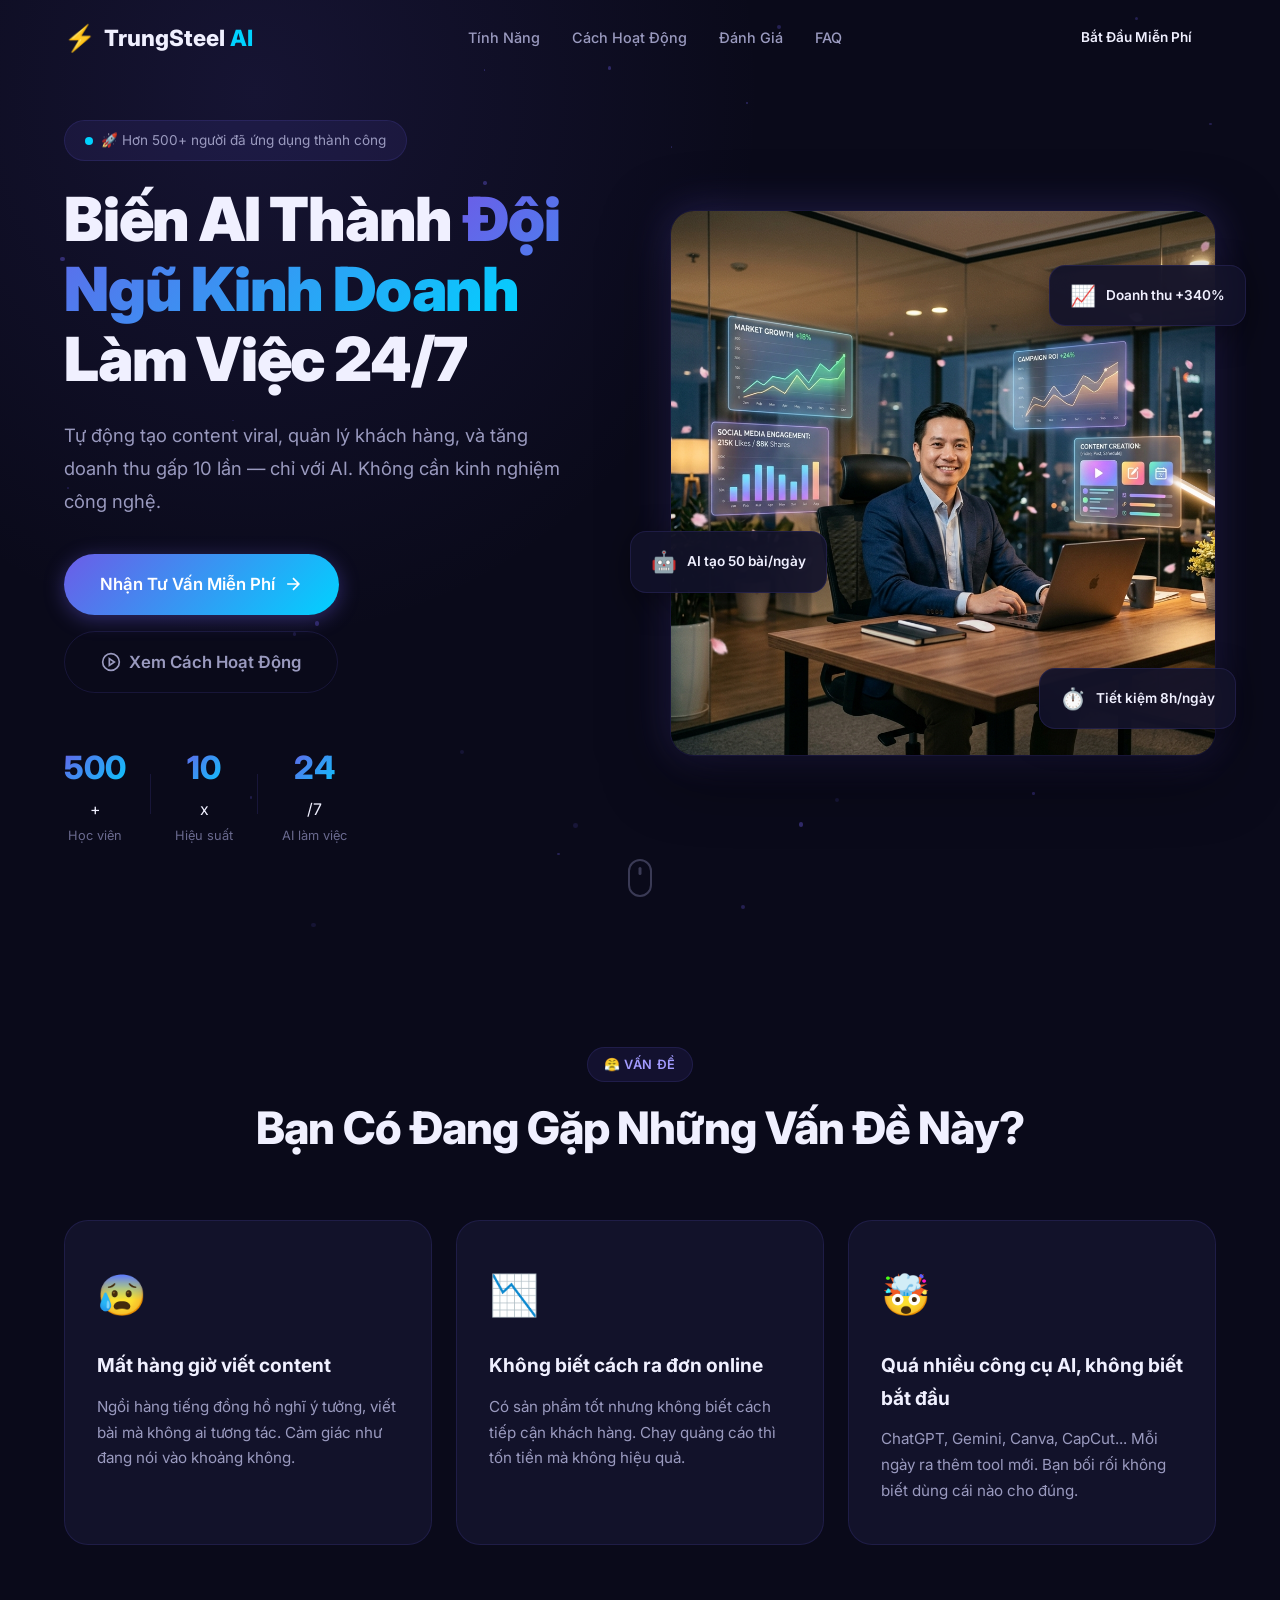
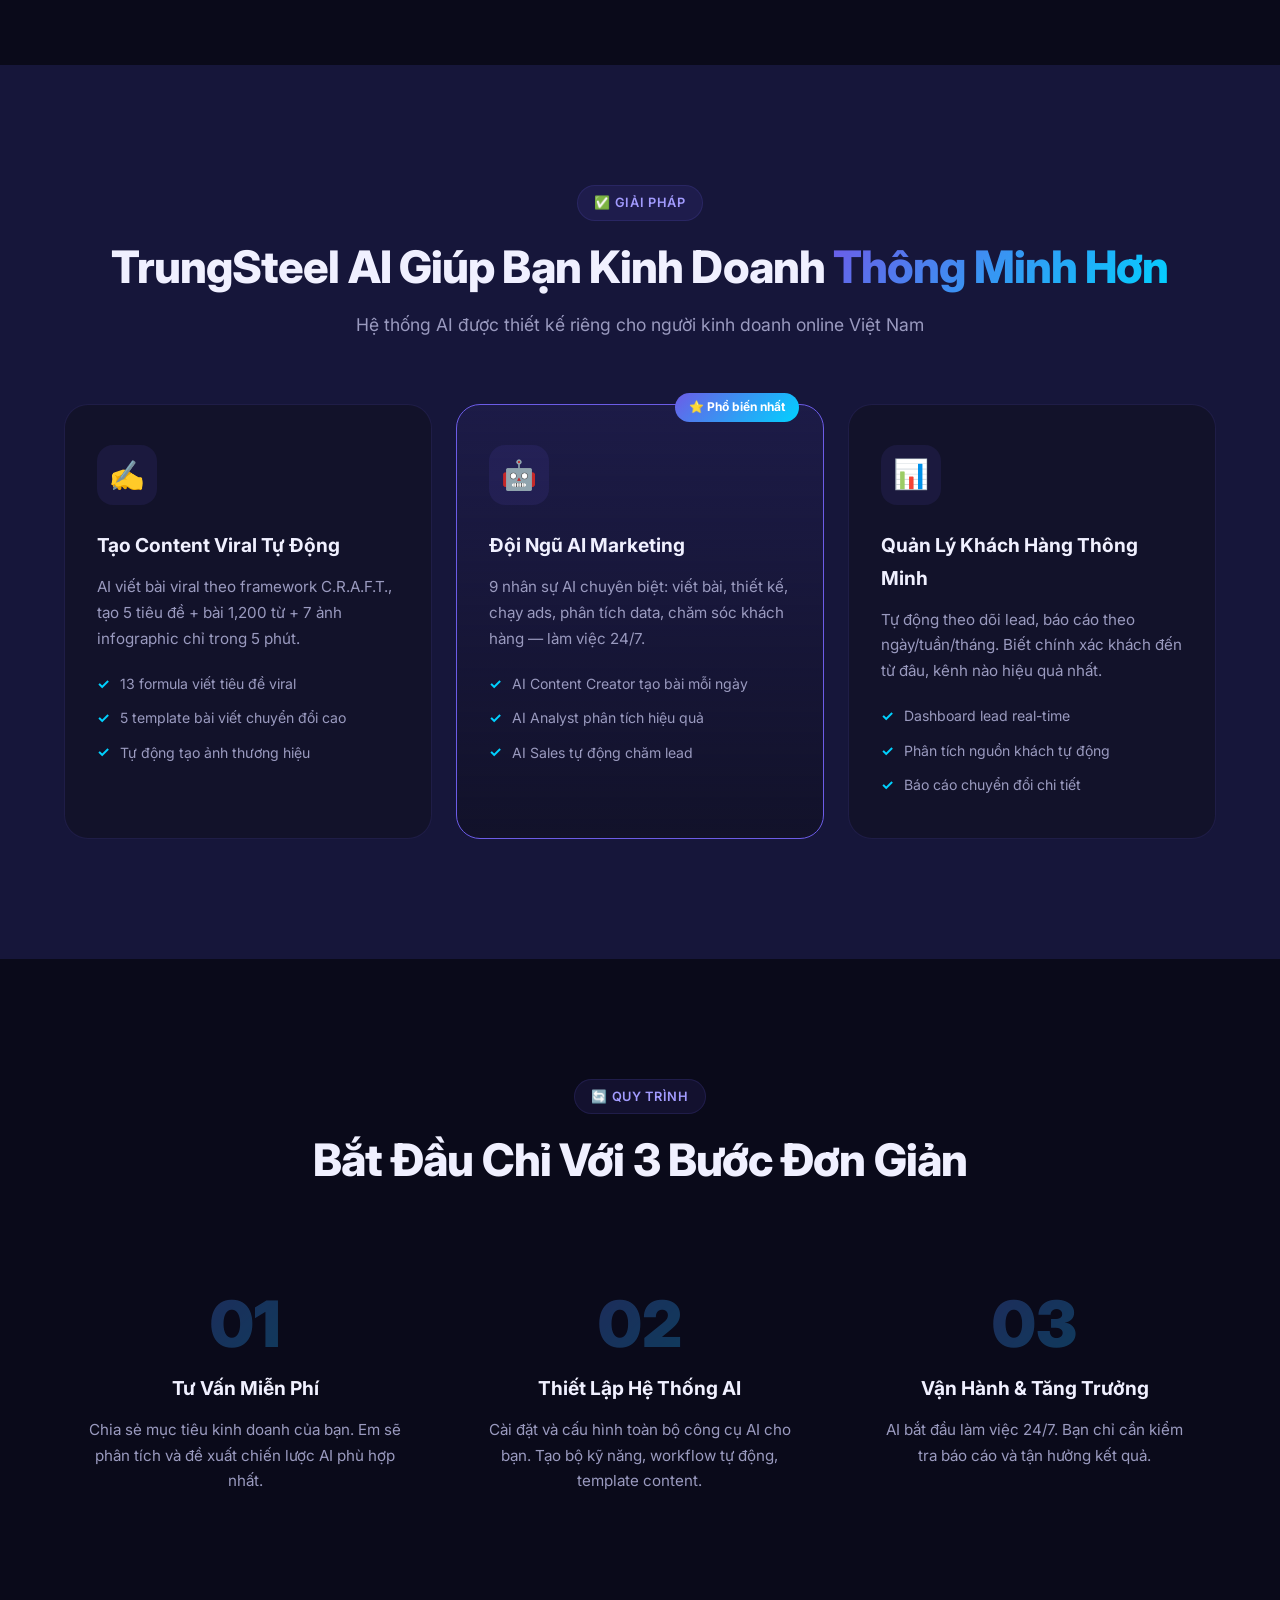
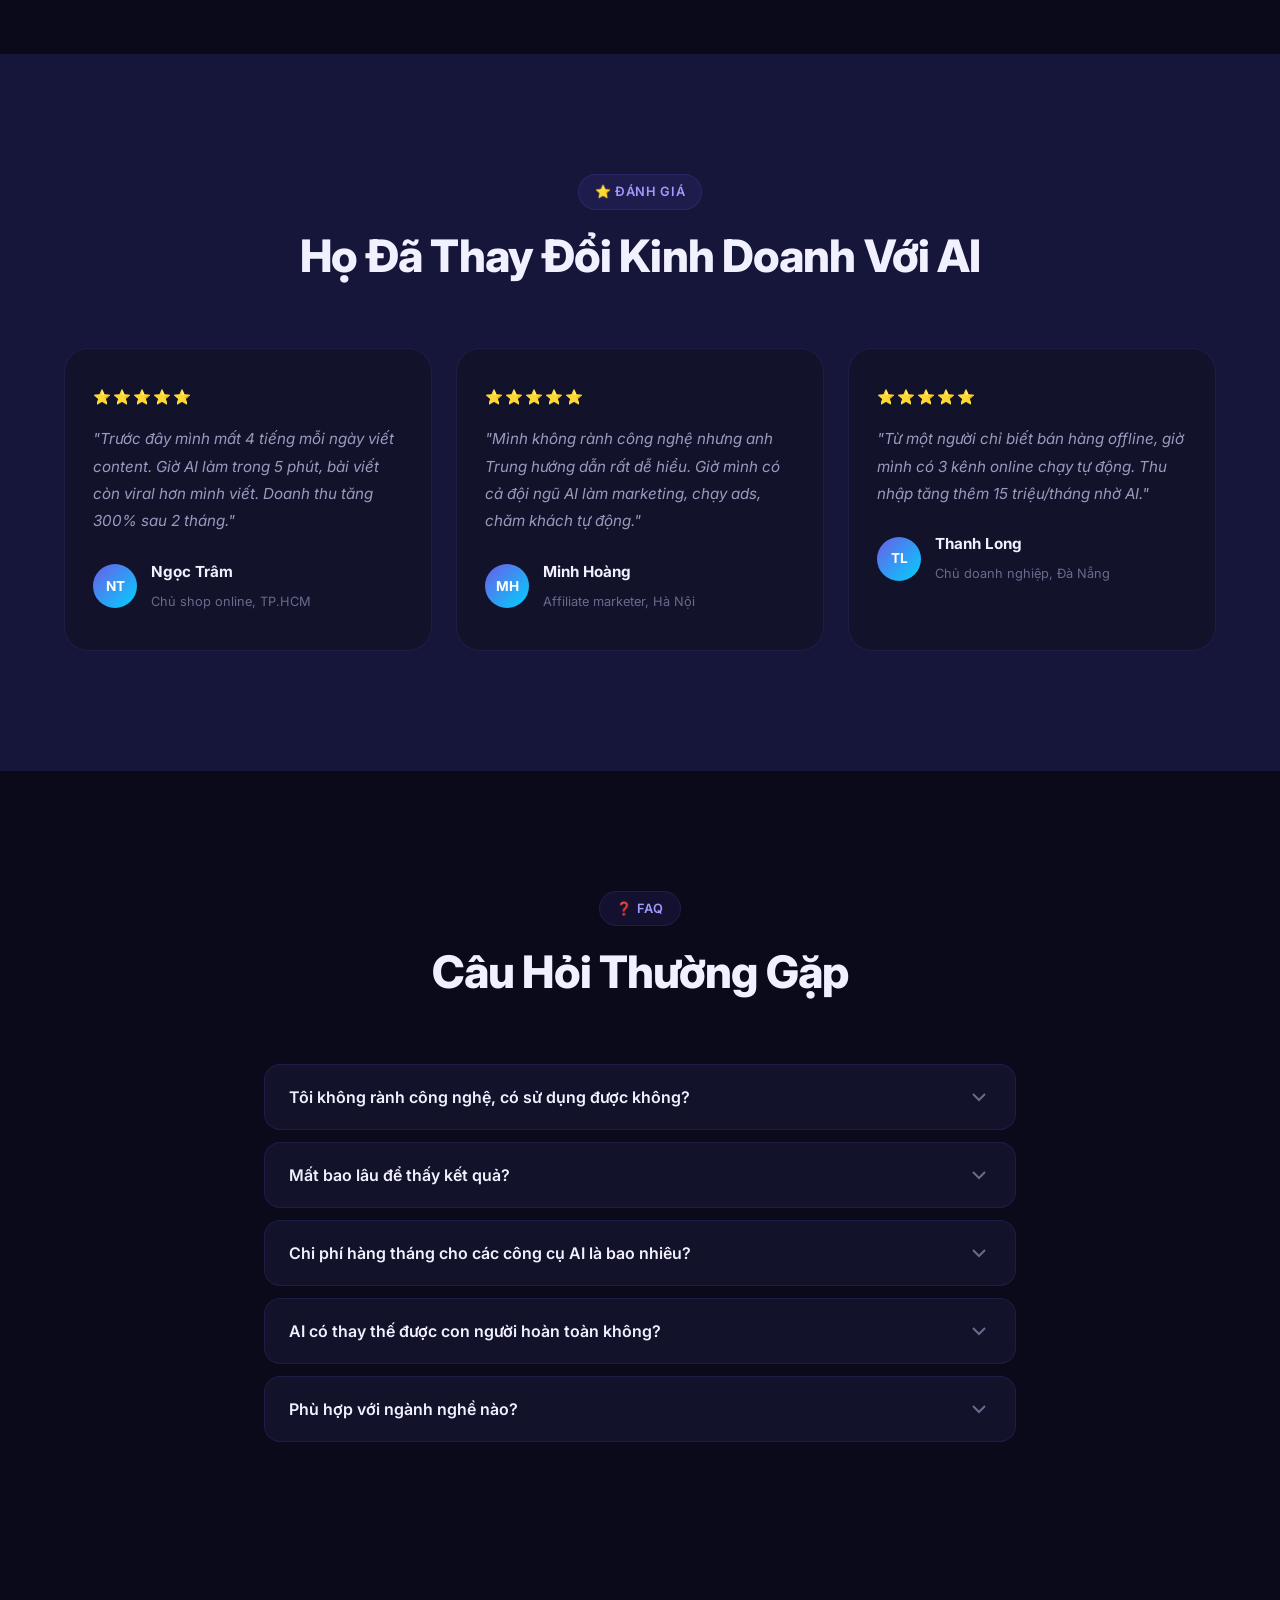
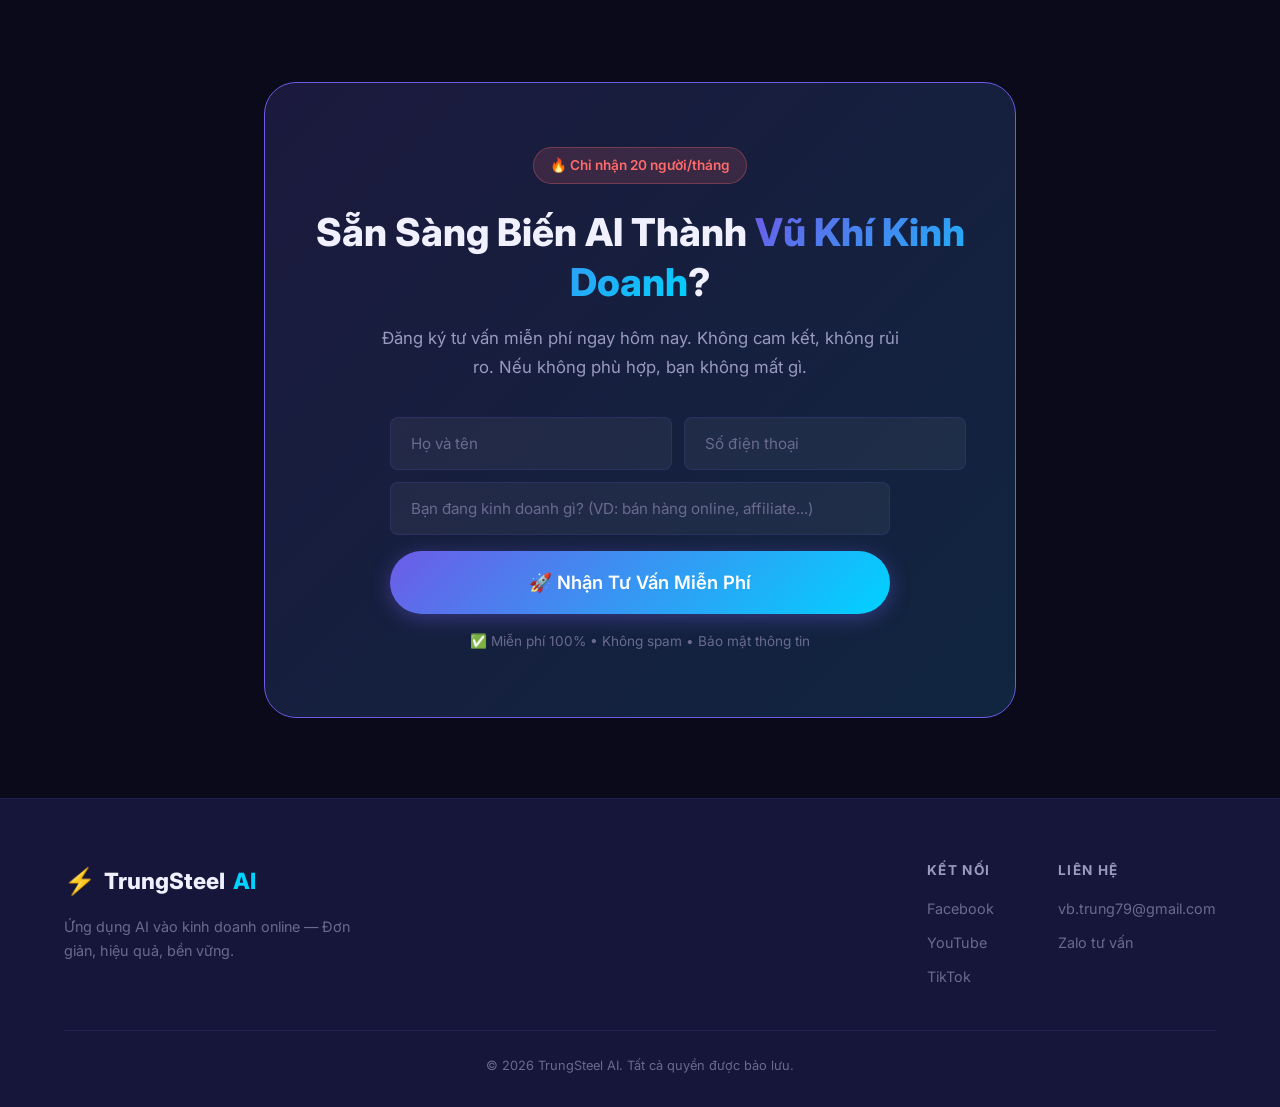
==== landing.html @ d8008de0 "Initial commit: TrungSteel AI Bio Links and Landing Page" ====
<!DOCTYPE html>
<html lang="vi">
<head>
    <meta charset="UTF-8">
    <meta name="viewport" content="width=device-width, initial-scale=1.0">
    <title>TrungSteel AI — Ứng Dụng AI Kinh Doanh Online Hiệu Quả Gấp 10 Lần</title>
    <meta name="description" content="Khám phá cách sử dụng AI để tự động hóa kinh doanh online, tạo nội dung viral, và tăng doanh thu mà không cần kinh nghiệm công nghệ.">
    <link rel="preconnect" href="https://fonts.googleapis.com">
    <link rel="preconnect" href="https://fonts.gstatic.com" crossorigin>
    <link href="https://fonts.googleapis.com/css2?family=Inter:wght@300;400;500;600;700;800;900&display=swap" rel="stylesheet">
    <link rel="stylesheet" href="style.css">
</head>
<body>
    <!-- NAVBAR -->
    <nav class="navbar" id="navbar">
        <div class="container nav-container">
            <a href="#" class="logo">
                <span class="logo-icon">⚡</span>
                <span>TrungSteel <span class="logo-highlight">AI</span></span>
            </a>
            <div class="nav-links">
                <a href="#features">Tính Năng</a>
                <a href="#how-it-works">Cách Hoạt Động</a>
                <a href="#testimonials">Đánh Giá</a>
                <a href="#faq">FAQ</a>
            </div>
            <a href="#cta-final" class="btn btn-nav" id="nav-cta">Bắt Đầu Miễn Phí</a>
            <button class="mobile-menu-btn" id="mobile-menu-btn" aria-label="Menu">
                <span></span><span></span><span></span>
            </button>
        </div>
    </nav>

    <!-- HERO SECTION -->
    <section class="hero" id="hero">
        <div class="hero-bg-effects">
            <div class="hero-gradient"></div>
            <div class="hero-particles" id="particles"></div>
        </div>
        <div class="container hero-container">
            <div class="hero-content">
                <div class="hero-badge" data-animate="fade-up">
                    <span class="badge-dot"></span>
                    🚀 Hơn 500+ người đã ứng dụng thành công
                </div>
                <h1 class="hero-title" data-animate="fade-up" data-delay="100">
                    Biến AI Thành <span class="gradient-text">Đội Ngũ Kinh Doanh</span> Làm Việc 24/7
                </h1>
                <p class="hero-subtitle" data-animate="fade-up" data-delay="200">
                    Tự động tạo content viral, quản lý khách hàng, và tăng doanh thu gấp 10 lần — chỉ với AI. Không cần kinh nghiệm công nghệ.
                </p>
                <div class="hero-cta-group" data-animate="fade-up" data-delay="300">
                    <a href="#cta-final" class="btn btn-primary btn-lg">
                        <span>Nhận Tư Vấn Miễn Phí</span>
                        <svg width="20" height="20" viewBox="0 0 24 24" fill="none" stroke="currentColor" stroke-width="2"><path d="M5 12h14M12 5l7 7-7 7"/></svg>
                    </a>
                    <a href="#how-it-works" class="btn btn-ghost btn-lg">
                        <svg width="20" height="20" viewBox="0 0 24 24" fill="none" stroke="currentColor" stroke-width="2"><circle cx="12" cy="12" r="10"/><polygon points="10 8 16 12 10 16 10 8"/></svg>
                        <span>Xem Cách Hoạt Động</span>
                    </a>
                </div>
                <div class="hero-stats" data-animate="fade-up" data-delay="400">
                    <div class="stat-item">
                        <span class="stat-number" data-count="500">0</span>+
                        <span class="stat-label">Học viên</span>
                    </div>
                    <div class="stat-divider"></div>
                    <div class="stat-item">
                        <span class="stat-number" data-count="10">0</span>x
                        <span class="stat-label">Hiệu suất</span>
                    </div>
                    <div class="stat-divider"></div>
                    <div class="stat-item">
                        <span class="stat-number" data-count="24">0</span>/7
                        <span class="stat-label">AI làm việc</span>
                    </div>
                </div>
            </div>
            <div class="hero-visual" data-animate="fade-left" data-delay="200">
                <div class="hero-image-wrapper">
                    <img src="hero-trungsteel-ai.png" alt="TrungSteel AI - Ứng dụng AI kinh doanh" class="hero-image" loading="eager">
                    <div class="floating-card card-1">
                        <span class="card-icon">📈</span>
                        <span class="card-text">Doanh thu +340%</span>
                    </div>
                    <div class="floating-card card-2">
                        <span class="card-icon">🤖</span>
                        <span class="card-text">AI tạo 50 bài/ngày</span>
                    </div>
                    <div class="floating-card card-3">
                        <span class="card-icon">⏱️</span>
                        <span class="card-text">Tiết kiệm 8h/ngày</span>
                    </div>
                </div>
            </div>
        </div>
        <div class="hero-scroll-indicator">
            <div class="scroll-mouse"><div class="scroll-wheel"></div></div>
        </div>
    </section>

    <!-- PROBLEM SECTION -->
    <section class="section problem-section" id="problem">
        <div class="container">
            <div class="section-header" data-animate="fade-up">
                <span class="section-badge">😤 VẤN ĐỀ</span>
                <h2 class="section-title">Bạn Có Đang Gặp Những Vấn Đề Này?</h2>
            </div>
            <div class="problem-grid">
                <div class="problem-card" data-animate="fade-up" data-delay="100">
                    <div class="problem-icon">😰</div>
                    <h3>Mất hàng giờ viết content</h3>
                    <p>Ngồi hàng tiếng đồng hồ nghĩ ý tưởng, viết bài mà không ai tương tác. Cảm giác như đang nói vào khoảng không.</p>
                </div>
                <div class="problem-card" data-animate="fade-up" data-delay="200">
                    <div class="problem-icon">📉</div>
                    <h3>Không biết cách ra đơn online</h3>
                    <p>Có sản phẩm tốt nhưng không biết cách tiếp cận khách hàng. Chạy quảng cáo thì tốn tiền mà không hiệu quả.</p>
                </div>
                <div class="problem-card" data-animate="fade-up" data-delay="300">
                    <div class="problem-icon">🤯</div>
                    <h3>Quá nhiều công cụ AI, không biết bắt đầu</h3>
                    <p>ChatGPT, Gemini, Canva, CapCut... Mỗi ngày ra thêm tool mới. Bạn bối rối không biết dùng cái nào cho đúng.</p>
                </div>
            </div>
        </div>
    </section>

    <!-- SOLUTION / FEATURES -->
    <section class="section features-section" id="features">
        <div class="container">
            <div class="section-header" data-animate="fade-up">
                <span class="section-badge">✅ GIẢI PHÁP</span>
                <h2 class="section-title">TrungSteel AI Giúp Bạn Kinh Doanh <span class="gradient-text">Thông Minh Hơn</span></h2>
                <p class="section-desc">Hệ thống AI được thiết kế riêng cho người kinh doanh online Việt Nam</p>
            </div>
            <div class="features-grid">
                <div class="feature-card" data-animate="fade-up" data-delay="100">
                    <div class="feature-icon-wrapper">
                        <div class="feature-icon">✍️</div>
                    </div>
                    <h3>Tạo Content Viral Tự Động</h3>
                    <p>AI viết bài viral theo framework C.R.A.F.T., tạo 5 tiêu đề + bài 1,200 từ + 7 ảnh infographic chỉ trong 5 phút.</p>
                    <ul class="feature-list">
                        <li>13 formula viết tiêu đề viral</li>
                        <li>5 template bài viết chuyển đổi cao</li>
                        <li>Tự động tạo ảnh thương hiệu</li>
                    </ul>
                </div>
                <div class="feature-card featured" data-animate="fade-up" data-delay="200">
                    <div class="feature-badge">⭐ Phổ biến nhất</div>
                    <div class="feature-icon-wrapper">
                        <div class="feature-icon">🤖</div>
                    </div>
                    <h3>Đội Ngũ AI Marketing</h3>
                    <p>9 nhân sự AI chuyên biệt: viết bài, thiết kế, chạy ads, phân tích data, chăm sóc khách hàng — làm việc 24/7.</p>
                    <ul class="feature-list">
                        <li>AI Content Creator tạo bài mỗi ngày</li>
                        <li>AI Analyst phân tích hiệu quả</li>
                        <li>AI Sales tự động chăm lead</li>
                    </ul>
                </div>
                <div class="feature-card" data-animate="fade-up" data-delay="300">
                    <div class="feature-icon-wrapper">
                        <div class="feature-icon">📊</div>
                    </div>
                    <h3>Quản Lý Khách Hàng Thông Minh</h3>
                    <p>Tự động theo dõi lead, báo cáo theo ngày/tuần/tháng. Biết chính xác khách đến từ đâu, kênh nào hiệu quả nhất.</p>
                    <ul class="feature-list">
                        <li>Dashboard lead real-time</li>
                        <li>Phân tích nguồn khách tự động</li>
                        <li>Báo cáo chuyển đổi chi tiết</li>
                    </ul>
                </div>
            </div>
        </div>
    </section>

    <!-- HOW IT WORKS -->
    <section class="section steps-section" id="how-it-works">
        <div class="container">
            <div class="section-header" data-animate="fade-up">
                <span class="section-badge">🔄 QUY TRÌNH</span>
                <h2 class="section-title">Bắt Đầu Chỉ Với 3 Bước Đơn Giản</h2>
            </div>
            <div class="steps-grid">
                <div class="step-card" data-animate="fade-up" data-delay="100">
                    <div class="step-number">01</div>
                    <div class="step-content">
                        <h3>Tư Vấn Miễn Phí</h3>
                        <p>Chia sẻ mục tiêu kinh doanh của bạn. Em sẽ phân tích và đề xuất chiến lược AI phù hợp nhất.</p>
                    </div>
                    <div class="step-line"></div>
                </div>
                <div class="step-card" data-animate="fade-up" data-delay="200">
                    <div class="step-number">02</div>
                    <div class="step-content">
                        <h3>Thiết Lập Hệ Thống AI</h3>
                        <p>Cài đặt và cấu hình toàn bộ công cụ AI cho bạn. Tạo bộ kỹ năng, workflow tự động, template content.</p>
                    </div>
                    <div class="step-line"></div>
                </div>
                <div class="step-card" data-animate="fade-up" data-delay="300">
                    <div class="step-number">03</div>
                    <div class="step-content">
                        <h3>Vận Hành & Tăng Trưởng</h3>
                        <p>AI bắt đầu làm việc 24/7. Bạn chỉ cần kiểm tra báo cáo và tận hưởng kết quả.</p>
                    </div>
                </div>
            </div>
        </div>
    </section>

    <!-- TESTIMONIALS -->
    <section class="section testimonials-section" id="testimonials">
        <div class="container">
            <div class="section-header" data-animate="fade-up">
                <span class="section-badge">⭐ ĐÁNH GIÁ</span>
                <h2 class="section-title">Họ Đã Thay Đổi Kinh Doanh Với AI</h2>
            </div>
            <div class="testimonials-grid">
                <div class="testimonial-card" data-animate="fade-up" data-delay="100">
                    <div class="testimonial-stars">⭐⭐⭐⭐⭐</div>
                    <p class="testimonial-text">"Trước đây mình mất 4 tiếng mỗi ngày viết content. Giờ AI làm trong 5 phút, bài viết còn viral hơn mình viết. Doanh thu tăng 300% sau 2 tháng."</p>
                    <div class="testimonial-author">
                        <div class="author-avatar">NT</div>
                        <div>
                            <strong>Ngọc Trâm</strong>
                            <span>Chủ shop online, TP.HCM</span>
                        </div>
                    </div>
                </div>
                <div class="testimonial-card" data-animate="fade-up" data-delay="200">
                    <div class="testimonial-stars">⭐⭐⭐⭐⭐</div>
                    <p class="testimonial-text">"Mình không rành công nghệ nhưng anh Trung hướng dẫn rất dễ hiểu. Giờ mình có cả đội ngũ AI làm marketing, chạy ads, chăm khách tự động."</p>
                    <div class="testimonial-author">
                        <div class="author-avatar">MH</div>
                        <div>
                            <strong>Minh Hoàng</strong>
                            <span>Affiliate marketer, Hà Nội</span>
                        </div>
                    </div>
                </div>
                <div class="testimonial-card" data-animate="fade-up" data-delay="300">
                    <div class="testimonial-stars">⭐⭐⭐⭐⭐</div>
                    <p class="testimonial-text">"Từ một người chỉ biết bán hàng offline, giờ mình có 3 kênh online chạy tự động. Thu nhập tăng thêm 15 triệu/tháng nhờ AI."</p>
                    <div class="testimonial-author">
                        <div class="author-avatar">TL</div>
                        <div>
                            <strong>Thanh Long</strong>
                            <span>Chủ doanh nghiệp, Đà Nẵng</span>
                        </div>
                    </div>
                </div>
            </div>
        </div>
    </section>

    <!-- FAQ -->
    <section class="section faq-section" id="faq">
        <div class="container container-sm">
            <div class="section-header" data-animate="fade-up">
                <span class="section-badge">❓ FAQ</span>
                <h2 class="section-title">Câu Hỏi Thường Gặp</h2>
            </div>
            <div class="faq-list">
                <div class="faq-item" data-animate="fade-up" data-delay="100">
                    <button class="faq-question" aria-expanded="false">
                        <span>Tôi không rành công nghệ, có sử dụng được không?</span>
                        <svg class="faq-icon" width="24" height="24" viewBox="0 0 24 24" fill="none" stroke="currentColor" stroke-width="2"><path d="M6 9l6 6 6-6"/></svg>
                    </button>
                    <div class="faq-answer">
                        <p>Hoàn toàn được! 80% học viên của anh Trung không có nền tảng công nghệ. Hệ thống được thiết kế để ai cũng dùng được — chỉ cần biết gõ tiếng Việt là đủ.</p>
                    </div>
                </div>
                <div class="faq-item" data-animate="fade-up" data-delay="150">
                    <button class="faq-question" aria-expanded="false">
                        <span>Mất bao lâu để thấy kết quả?</span>
                        <svg class="faq-icon" width="24" height="24" viewBox="0 0 24 24" fill="none" stroke="currentColor" stroke-width="2"><path d="M6 9l6 6 6-6"/></svg>
                    </button>
                    <div class="faq-answer">
                        <p>Ngay ngày đầu tiên bạn đã có content viral. Trong 2-4 tuần, bạn sẽ thấy tương tác tăng rõ rệt. Sau 2-3 tháng, doanh thu bắt đầu tăng trưởng đều đặn.</p>
                    </div>
                </div>
                <div class="faq-item" data-animate="fade-up" data-delay="200">
                    <button class="faq-question" aria-expanded="false">
                        <span>Chi phí hàng tháng cho các công cụ AI là bao nhiêu?</span>
                        <svg class="faq-icon" width="24" height="24" viewBox="0 0 24 24" fill="none" stroke="currentColor" stroke-width="2"><path d="M6 9l6 6 6-6"/></svg>
                    </button>
                    <div class="faq-answer">
                        <p>Nhiều công cụ AI mạnh mẽ hoàn toàn miễn phí (Gemini, Canva free, CapCut). Tổng chi phí có thể từ 0đ đến dưới 500k/tháng — rẻ hơn thuê 1 nhân viên marketing rất nhiều.</p>
                    </div>
                </div>
                <div class="faq-item" data-animate="fade-up" data-delay="250">
                    <button class="faq-question" aria-expanded="false">
                        <span>AI có thay thế được con người hoàn toàn không?</span>
                        <svg class="faq-icon" width="24" height="24" viewBox="0 0 24 24" fill="none" stroke="currentColor" stroke-width="2"><path d="M6 9l6 6 6-6"/></svg>
                    </button>
                    <div class="faq-answer">
                        <p>AI không thay thế bạn — AI khuếch đại bạn. Bạn vẫn là người ra quyết định, AI chỉ giúp bạn thực hiện nhanh hơn 10 lần. Bạn + AI = Siêu năng lực.</p>
                    </div>
                </div>
                <div class="faq-item" data-animate="fade-up" data-delay="300">
                    <button class="faq-question" aria-expanded="false">
                        <span>Phù hợp với ngành nghề nào?</span>
                        <svg class="faq-icon" width="24" height="24" viewBox="0 0 24 24" fill="none" stroke="currentColor" stroke-width="2"><path d="M6 9l6 6 6-6"/></svg>
                    </button>
                    <div class="faq-answer">
                        <p>Bất kỳ ai kinh doanh online: bán hàng, affiliate, dịch vụ, freelance, thương hiệu cá nhân. AI giúp tạo content, quản lý khách, phân tích data — áp dụng được cho mọi ngành.</p>
                    </div>
                </div>
            </div>
        </div>
    </section>

    <!-- FINAL CTA -->
    <section class="section cta-section" id="cta-final">
        <div class="container container-sm">
            <div class="cta-card" data-animate="fade-up">
                <div class="cta-badge">🔥 Chỉ nhận 20 người/tháng</div>
                <h2 class="cta-title">Sẵn Sàng Biến AI Thành <span class="gradient-text">Vũ Khí Kinh Doanh</span>?</h2>
                <p class="cta-text">Đăng ký tư vấn miễn phí ngay hôm nay. Không cam kết, không rủi ro. Nếu không phù hợp, bạn không mất gì.</p>
                <form class="cta-form" id="cta-form">
                    <div class="form-row">
                        <input type="text" placeholder="Họ và tên" class="form-input" id="form-name" required>
                        <input type="tel" placeholder="Số điện thoại" class="form-input" id="form-phone" required>
                    </div>
                    <input type="text" placeholder="Bạn đang kinh doanh gì? (VD: bán hàng online, affiliate...)" class="form-input form-input-full" id="form-business">
                    <button type="submit" class="btn btn-primary btn-xl" id="submit-btn">
                        <span>🚀 Nhận Tư Vấn Miễn Phí</span>
                    </button>
                    <p class="cta-guarantee">✅ Miễn phí 100% • Không spam • Bảo mật thông tin</p>
                </form>
            </div>
        </div>
    </section>

    <!-- FOOTER -->
    <footer class="footer">
        <div class="container">
            <div class="footer-content">
                <div class="footer-brand">
                    <span class="logo"><span class="logo-icon">⚡</span> TrungSteel <span class="logo-highlight">AI</span></span>
                    <p>Ứng dụng AI vào kinh doanh online — Đơn giản, hiệu quả, bền vững.</p>
                </div>
                <div class="footer-links">
                    <div class="footer-col">
                        <h4>Kết Nối</h4>
                        <a href="#">Facebook</a>
                        <a href="#">YouTube</a>
                        <a href="#">TikTok</a>
                    </div>
                    <div class="footer-col">
                        <h4>Liên Hệ</h4>
                        <a href="mailto:vb.trung79@gmail.com">vb.trung79@gmail.com</a>
                        <a href="#">Zalo tư vấn</a>
                    </div>
                </div>
            </div>
            <div class="footer-bottom">
                <p>© 2026 TrungSteel AI. Tất cả quyền được bảo lưu.</p>
            </div>
        </div>
    </footer>

    <script src="script.js"></script>
</body>
</html>
---- style.css ----
/* ================================
   TRUNGSTEEL AI — LANDING PAGE CSS
   Design System: Dark Premium
   ================================ */

/* --- RESET & BASE --- */
*, *::before, *::after { box-sizing: border-box; margin: 0; padding: 0; }

:root {
    /* Colors */
    --primary: #6C5CE7;
    --primary-light: #A29BFE;
    --primary-dark: #5A4BD1;
    --accent: #00D2FF;
    --accent-2: #FF6B6B;
    --bg-dark: #0A0A1A;
    --bg-card: #12122A;
    --bg-card-hover: #1A1A3A;
    --bg-surface: #16163A;
    --text-primary: #F0F0FF;
    --text-secondary: #9A9ABF;
    --text-muted: #6A6A8F;
    --border: rgba(108, 92, 231, 0.15);
    --border-hover: rgba(108, 92, 231, 0.4);
    --gradient-1: linear-gradient(135deg, #6C5CE7 0%, #00D2FF 100%);
    --gradient-2: linear-gradient(135deg, #FF6B6B 0%, #FFA500 100%);
    --gradient-bg: linear-gradient(180deg, #0A0A1A 0%, #12122A 50%, #0A0A1A 100%);
    --shadow-sm: 0 2px 8px rgba(0,0,0,0.3);
    --shadow-md: 0 8px 32px rgba(0,0,0,0.4);
    --shadow-lg: 0 16px 64px rgba(0,0,0,0.5);
    --shadow-glow: 0 0 40px rgba(108,92,231,0.3);
    /* Typography */
    --font: 'Inter', -apple-system, BlinkMacSystemFont, sans-serif;
    /* Spacing */
    --section-padding: 120px;
    --container-width: 1200px;
    /* Radius */
    --radius-sm: 8px;
    --radius-md: 16px;
    --radius-lg: 24px;
    --radius-xl: 32px;
}

html { scroll-behavior: smooth; font-size: 16px; }

body {
    font-family: var(--font);
    background: var(--bg-dark);
    color: var(--text-primary);
    line-height: 1.7;
    overflow-x: hidden;
    -webkit-font-smoothing: antialiased;
}

a { color: inherit; text-decoration: none; }
img { max-width: 100%; display: block; }

.container {
    max-width: var(--container-width);
    margin: 0 auto;
    padding: 0 24px;
}
.container-sm { max-width: 800px; }

/* --- ANIMATIONS --- */
@keyframes fadeUp {
    from { opacity: 0; transform: translateY(30px); }
    to { opacity: 1; transform: translateY(0); }
}
@keyframes fadeLeft {
    from { opacity: 0; transform: translateX(50px); }
    to { opacity: 1; transform: translateX(0); }
}
@keyframes float {
    0%, 100% { transform: translateY(0); }
    50% { transform: translateY(-12px); }
}
@keyframes pulse-glow {
    0%, 100% { box-shadow: 0 0 20px rgba(108,92,231,0.3); }
    50% { box-shadow: 0 0 40px rgba(108,92,231,0.6); }
}
@keyframes scroll-down {
    0% { opacity: 1; transform: translateY(0); }
    100% { opacity: 0; transform: translateY(8px); }
}
@keyframes shimmer {
    0% { background-position: -200% 0; }
    100% { background-position: 200% 0; }
}

[data-animate] { opacity: 0; }
[data-animate].animated { animation-fill-mode: both; animation-duration: 0.7s; animation-timing-function: cubic-bezier(0.22, 1, 0.36, 1); }
[data-animate="fade-up"].animated { animation-name: fadeUp; }
[data-animate="fade-left"].animated { animation-name: fadeLeft; }

/* --- GRADIENT TEXT --- */
.gradient-text {
    background: var(--gradient-1);
    -webkit-background-clip: text;
    -webkit-text-fill-color: transparent;
    background-clip: text;
}

/* --- BUTTONS --- */
.btn {
    display: inline-flex;
    align-items: center;
    gap: 8px;
    padding: 12px 28px;
    border-radius: 100px;
    font-weight: 600;
    font-size: 0.95rem;
    border: none;
    cursor: pointer;
    transition: all 0.3s cubic-bezier(0.22, 1, 0.36, 1);
    position: relative;
    overflow: hidden;
    font-family: var(--font);
}
.btn-primary {
    background: var(--gradient-1);
    color: white;
    box-shadow: 0 4px 20px rgba(108,92,231,0.4);
}
.btn-primary:hover {
    transform: translateY(-2px);
    box-shadow: 0 8px 32px rgba(108,92,231,0.6);
}
.btn-ghost {
    background: transparent;
    color: var(--text-secondary);
    border: 1px solid var(--border);
}
.btn-ghost:hover {
    color: var(--text-primary);
    border-color: var(--border-hover);
    background: rgba(108,92,231,0.08);
}
.btn-lg { padding: 16px 36px; font-size: 1.05rem; }
.btn-xl { padding: 20px 48px; font-size: 1.15rem; width: 100%; justify-content: center; }
.btn-nav { padding: 10px 24px; font-size: 0.85rem; }

/* --- NAVBAR --- */
.navbar {
    position: fixed;
    top: 0;
    left: 0;
    right: 0;
    z-index: 1000;
    padding: 16px 0;
    transition: all 0.3s ease;
    background: transparent;
}
.navbar.scrolled {
    background: rgba(10, 10, 26, 0.85);
    backdrop-filter: blur(20px);
    border-bottom: 1px solid var(--border);
    padding: 10px 0;
}
.nav-container {
    display: flex;
    align-items: center;
    justify-content: space-between;
}
.logo {
    font-size: 1.4rem;
    font-weight: 800;
    display: flex;
    align-items: center;
    gap: 8px;
}
.logo-icon { font-size: 1.6rem; }
.logo-highlight { color: var(--accent); }
.nav-links {
    display: flex;
    gap: 32px;
}
.nav-links a {
    color: var(--text-secondary);
    font-size: 0.9rem;
    font-weight: 500;
    transition: color 0.3s;
    position: relative;
}
.nav-links a:hover { color: var(--text-primary); }
.nav-links a::after {
    content: '';
    position: absolute;
    bottom: -4px;
    left: 0;
    width: 0;
    height: 2px;
    background: var(--gradient-1);
    transition: width 0.3s;
}
.nav-links a:hover::after { width: 100%; }
.mobile-menu-btn {
    display: none;
    flex-direction: column;
    gap: 5px;
    background: none;
    border: none;
    cursor: pointer;
    padding: 4px;
}
.mobile-menu-btn span {
    width: 24px;
    height: 2px;
    background: var(--text-primary);
    border-radius: 2px;
    transition: all 0.3s;
}

/* --- HERO --- */
.hero {
    min-height: 100vh;
    display: flex;
    align-items: center;
    position: relative;
    padding: 120px 0 80px;
    overflow: hidden;
}
.hero-bg-effects {
    position: absolute;
    inset: 0;
    pointer-events: none;
}
.hero-gradient {
    position: absolute;
    top: -50%;
    left: -20%;
    width: 80%;
    height: 120%;
    background: radial-gradient(ellipse, rgba(108,92,231,0.12) 0%, transparent 70%);
}
.hero-particles {
    position: absolute;
    inset: 0;
}
.hero-container {
    display: grid;
    grid-template-columns: 1fr 1fr;
    gap: 60px;
    align-items: center;
    position: relative;
    z-index: 2;
}
.hero-badge {
    display: inline-flex;
    align-items: center;
    gap: 8px;
    padding: 8px 20px;
    background: rgba(108,92,231,0.1);
    border: 1px solid var(--border);
    border-radius: 100px;
    font-size: 0.85rem;
    color: var(--text-secondary);
    margin-bottom: 24px;
}
.badge-dot {
    width: 8px;
    height: 8px;
    background: #00D2FF;
    border-radius: 50%;
    animation: pulse-glow 2s infinite;
}
.hero-title {
    font-size: clamp(2.5rem, 5vw, 3.8rem);
    font-weight: 900;
    line-height: 1.15;
    margin-bottom: 24px;
    letter-spacing: -0.02em;
}
.hero-subtitle {
    font-size: 1.15rem;
    color: var(--text-secondary);
    line-height: 1.8;
    margin-bottom: 36px;
    max-width: 520px;
}
.hero-cta-group {
    display: flex;
    gap: 16px;
    flex-wrap: wrap;
    margin-bottom: 48px;
}
.hero-stats {
    display: flex;
    align-items: center;
    gap: 24px;
}
.stat-item {
    display: flex;
    flex-direction: column;
    align-items: center;
}
.stat-number {
    font-size: 2rem;
    font-weight: 800;
    background: var(--gradient-1);
    -webkit-background-clip: text;
    -webkit-text-fill-color: transparent;
}
.stat-label {
    font-size: 0.8rem;
    color: var(--text-muted);
    margin-top: 2px;
}
.stat-divider {
    width: 1px;
    height: 40px;
    background: var(--border);
}

/* Hero Visual */
.hero-visual { position: relative; }
.hero-image-wrapper {
    position: relative;
    border-radius: var(--radius-lg);
    overflow: visible;
}
.hero-image {
    border-radius: var(--radius-lg);
    box-shadow: var(--shadow-lg), var(--shadow-glow);
    border: 1px solid var(--border);
    width: 100%;
}
.floating-card {
    position: absolute;
    display: flex;
    align-items: center;
    gap: 10px;
    padding: 12px 20px;
    background: rgba(18, 18, 42, 0.92);
    backdrop-filter: blur(20px);
    border: 1px solid var(--border);
    border-radius: var(--radius-md);
    font-size: 0.85rem;
    font-weight: 600;
    box-shadow: var(--shadow-md);
    animation: float 4s ease-in-out infinite;
    white-space: nowrap;
}
.card-1 { top: 10%; right: -30px; animation-delay: 0s; }
.card-2 { bottom: 30%; left: -40px; animation-delay: 1s; }
.card-3 { bottom: 5%; right: -20px; animation-delay: 2s; }
.card-icon { font-size: 1.3rem; }

/* Scroll Indicator */
.hero-scroll-indicator {
    position: absolute;
    bottom: 30px;
    left: 50%;
    transform: translateX(-50%);
    z-index: 2;
}
.scroll-mouse {
    width: 24px;
    height: 38px;
    border: 2px solid var(--text-muted);
    border-radius: 12px;
    position: relative;
    opacity: 0.5;
}
.scroll-wheel {
    width: 3px;
    height: 8px;
    background: var(--text-muted);
    border-radius: 2px;
    position: absolute;
    top: 6px;
    left: 50%;
    transform: translateX(-50%);
    animation: scroll-down 1.5s infinite;
}

/* --- SECTIONS --- */
.section { padding: var(--section-padding) 0; position: relative; }
.section-header {
    text-align: center;
    margin-bottom: 64px;
}
.section-badge {
    display: inline-block;
    padding: 6px 16px;
    background: rgba(108,92,231,0.1);
    border: 1px solid var(--border);
    border-radius: 100px;
    font-size: 0.8rem;
    font-weight: 600;
    color: var(--primary-light);
    margin-bottom: 20px;
    letter-spacing: 0.05em;
}
.section-title {
    font-size: clamp(2rem, 4vw, 2.8rem);
    font-weight: 800;
    line-height: 1.2;
    margin-bottom: 16px;
    letter-spacing: -0.02em;
}
.section-desc {
    font-size: 1.1rem;
    color: var(--text-secondary);
    max-width: 600px;
    margin: 0 auto;
}

/* --- PROBLEM CARDS --- */
.problem-grid {
    display: grid;
    grid-template-columns: repeat(3, 1fr);
    gap: 24px;
}
.problem-card {
    background: var(--bg-card);
    border: 1px solid var(--border);
    border-radius: var(--radius-lg);
    padding: 40px 32px;
    transition: all 0.3s ease;
    position: relative;
    overflow: hidden;
}
.problem-card::before {
    content: '';
    position: absolute;
    top: 0;
    left: 0;
    right: 0;
    height: 3px;
    background: var(--gradient-2);
    opacity: 0;
    transition: opacity 0.3s;
}
.problem-card:hover {
    background: var(--bg-card-hover);
    border-color: var(--border-hover);
    transform: translateY(-4px);
}
.problem-card:hover::before { opacity: 1; }
.problem-icon { font-size: 2.5rem; margin-bottom: 20px; }
.problem-card h3 {
    font-size: 1.2rem;
    font-weight: 700;
    margin-bottom: 12px;
}
.problem-card p {
    color: var(--text-secondary);
    font-size: 0.95rem;
    line-height: 1.7;
}

/* --- FEATURES --- */
.features-section { background: var(--bg-surface); }
.features-grid {
    display: grid;
    grid-template-columns: repeat(3, 1fr);
    gap: 24px;
}
.feature-card {
    background: var(--bg-card);
    border: 1px solid var(--border);
    border-radius: var(--radius-lg);
    padding: 40px 32px;
    transition: all 0.3s ease;
    position: relative;
}
.feature-card:hover {
    border-color: var(--border-hover);
    transform: translateY(-4px);
    box-shadow: var(--shadow-glow);
}
.feature-card.featured {
    border-color: var(--primary);
    background: linear-gradient(180deg, rgba(108,92,231,0.08) 0%, var(--bg-card) 100%);
}
.feature-badge {
    position: absolute;
    top: -12px;
    right: 24px;
    padding: 4px 14px;
    background: var(--gradient-1);
    border-radius: 100px;
    font-size: 0.75rem;
    font-weight: 700;
    color: white;
}
.feature-icon-wrapper {
    width: 60px;
    height: 60px;
    border-radius: var(--radius-md);
    background: rgba(108,92,231,0.1);
    display: flex;
    align-items: center;
    justify-content: center;
    margin-bottom: 24px;
}
.feature-icon { font-size: 1.8rem; }
.feature-card h3 {
    font-size: 1.2rem;
    font-weight: 700;
    margin-bottom: 12px;
}
.feature-card p {
    color: var(--text-secondary);
    font-size: 0.95rem;
    line-height: 1.7;
    margin-bottom: 20px;
}
.feature-list {
    list-style: none;
    display: flex;
    flex-direction: column;
    gap: 10px;
}
.feature-list li {
    display: flex;
    align-items: center;
    gap: 10px;
    font-size: 0.88rem;
    color: var(--text-secondary);
}
.feature-list li::before {
    content: '✓';
    color: var(--accent);
    font-weight: 700;
    font-size: 0.9rem;
}

/* --- STEPS --- */
.steps-grid {
    display: grid;
    grid-template-columns: repeat(3, 1fr);
    gap: 32px;
    position: relative;
}
.step-card {
    text-align: center;
    position: relative;
    padding: 40px 24px;
}
.step-number {
    font-size: 4rem;
    font-weight: 900;
    background: var(--gradient-1);
    -webkit-background-clip: text;
    -webkit-text-fill-color: transparent;
    opacity: 0.3;
    margin-bottom: 16px;
    line-height: 1;
}
.step-content h3 {
    font-size: 1.2rem;
    font-weight: 700;
    margin-bottom: 12px;
}
.step-content p {
    color: var(--text-secondary);
    font-size: 0.95rem;
    line-height: 1.7;
}
.step-line {
    display: none;
}

/* --- TESTIMONIALS --- */
.testimonials-section { background: var(--bg-surface); }
.testimonials-grid {
    display: grid;
    grid-template-columns: repeat(3, 1fr);
    gap: 24px;
}
.testimonial-card {
    background: var(--bg-card);
    border: 1px solid var(--border);
    border-radius: var(--radius-lg);
    padding: 36px 28px;
    transition: all 0.3s ease;
}
.testimonial-card:hover {
    border-color: var(--border-hover);
    transform: translateY(-4px);
}
.testimonial-stars {
    font-size: 0.9rem;
    margin-bottom: 16px;
    letter-spacing: 2px;
}
.testimonial-text {
    font-size: 0.95rem;
    color: var(--text-secondary);
    line-height: 1.8;
    margin-bottom: 24px;
    font-style: italic;
}
.testimonial-author {
    display: flex;
    align-items: center;
    gap: 14px;
}
.author-avatar {
    width: 44px;
    height: 44px;
    border-radius: 50%;
    background: var(--gradient-1);
    display: flex;
    align-items: center;
    justify-content: center;
    font-weight: 700;
    font-size: 0.85rem;
    color: white;
    flex-shrink: 0;
}
.testimonial-author strong {
    display: block;
    font-size: 0.95rem;
    margin-bottom: 2px;
}
.testimonial-author span {
    font-size: 0.8rem;
    color: var(--text-muted);
}

/* --- FAQ --- */
.faq-list {
    display: flex;
    flex-direction: column;
    gap: 12px;
}
.faq-item {
    background: var(--bg-card);
    border: 1px solid var(--border);
    border-radius: var(--radius-md);
    overflow: hidden;
    transition: border-color 0.3s;
}
.faq-item:hover, .faq-item.active {
    border-color: var(--border-hover);
}
.faq-question {
    width: 100%;
    padding: 20px 24px;
    display: flex;
    justify-content: space-between;
    align-items: center;
    gap: 16px;
    background: none;
    border: none;
    color: var(--text-primary);
    font-family: var(--font);
    font-size: 1rem;
    font-weight: 600;
    cursor: pointer;
    text-align: left;
    transition: color 0.3s;
}
.faq-question:hover { color: var(--primary-light); }
.faq-icon {
    flex-shrink: 0;
    transition: transform 0.3s;
    color: var(--text-muted);
}
.faq-item.active .faq-icon {
    transform: rotate(180deg);
    color: var(--primary-light);
}
.faq-answer {
    max-height: 0;
    overflow: hidden;
    transition: max-height 0.4s cubic-bezier(0.22, 1, 0.36, 1);
}
.faq-answer p {
    padding: 0 24px 20px;
    color: var(--text-secondary);
    font-size: 0.95rem;
    line-height: 1.8;
}

/* --- CTA --- */
.cta-section { padding-bottom: 80px; }
.cta-card {
    background: var(--bg-card);
    border: 1px solid var(--primary);
    border-radius: var(--radius-xl);
    padding: 64px 48px;
    text-align: center;
    position: relative;
    overflow: hidden;
}
.cta-card::before {
    content: '';
    position: absolute;
    inset: -2px;
    background: var(--gradient-1);
    z-index: -1;
    border-radius: inherit;
    opacity: 0.1;
}
.cta-badge {
    display: inline-block;
    padding: 6px 16px;
    background: rgba(255,107,107,0.15);
    border: 1px solid rgba(255,107,107,0.3);
    border-radius: 100px;
    font-size: 0.85rem;
    font-weight: 600;
    color: var(--accent-2);
    margin-bottom: 24px;
}
.cta-title {
    font-size: clamp(1.8rem, 3.5vw, 2.4rem);
    font-weight: 800;
    margin-bottom: 16px;
    line-height: 1.3;
}
.cta-text {
    color: var(--text-secondary);
    font-size: 1.05rem;
    margin-bottom: 36px;
    max-width: 540px;
    margin-left: auto;
    margin-right: auto;
}
.cta-form { max-width: 500px; margin: 0 auto; }
.form-row { display: grid; grid-template-columns: 1fr 1fr; gap: 12px; margin-bottom: 12px; }
.form-input {
    padding: 16px 20px;
    background: rgba(255,255,255,0.05);
    border: 1px solid var(--border);
    border-radius: var(--radius-sm);
    color: var(--text-primary);
    font-family: var(--font);
    font-size: 0.95rem;
    outline: none;
    transition: all 0.3s;
}
.form-input:focus {
    border-color: var(--primary);
    box-shadow: 0 0 0 3px rgba(108,92,231,0.15);
}
.form-input::placeholder { color: var(--text-muted); }
.form-input-full { width: 100%; margin-bottom: 16px; }
.cta-guarantee {
    margin-top: 16px;
    font-size: 0.85rem;
    color: var(--text-muted);
}

/* --- FOOTER --- */
.footer {
    background: var(--bg-surface);
    border-top: 1px solid var(--border);
    padding: 60px 0 30px;
}
.footer-content {
    display: flex;
    justify-content: space-between;
    align-items: flex-start;
    margin-bottom: 40px;
}
.footer-brand p {
    color: var(--text-muted);
    font-size: 0.9rem;
    margin-top: 12px;
    max-width: 300px;
}
.footer-links { display: flex; gap: 64px; }
.footer-col { display: flex; flex-direction: column; gap: 10px; }
.footer-col h4 {
    font-size: 0.85rem;
    font-weight: 700;
    text-transform: uppercase;
    letter-spacing: 0.1em;
    color: var(--text-secondary);
    margin-bottom: 4px;
}
.footer-col a {
    color: var(--text-muted);
    font-size: 0.9rem;
    transition: color 0.3s;
}
.footer-col a:hover { color: var(--text-primary); }
.footer-bottom {
    border-top: 1px solid var(--border);
    padding-top: 24px;
    text-align: center;
}
.footer-bottom p { color: var(--text-muted); font-size: 0.8rem; }

/* --- RESPONSIVE --- */
@media (max-width: 1024px) {
    :root { --section-padding: 80px; }
    .hero-container { grid-template-columns: 1fr; text-align: center; }
    .hero-subtitle { margin: 0 auto 36px; }
    .hero-cta-group { justify-content: center; }
    .hero-stats { justify-content: center; }
    .hero-visual { max-width: 500px; margin: 40px auto 0; }
    .floating-card { display: none; }
}

@media (max-width: 768px) {
    :root { --section-padding: 64px; }
    .nav-links { display: none; }
    .btn-nav { display: none; }
    .mobile-menu-btn { display: flex; }
    .problem-grid, .features-grid, .testimonials-grid, .steps-grid {
        grid-template-columns: 1fr;
    }
    .hero-title { font-size: 2.2rem; }
    .hero-cta-group { flex-direction: column; align-items: center; }
    .hero-stats { flex-wrap: wrap; gap: 16px; }
    .stat-divider { display: none; }
    .form-row { grid-template-columns: 1fr; }
    .cta-card { padding: 40px 24px; }
    .footer-content { flex-direction: column; gap: 32px; }
    .footer-links { gap: 40px; }
}

@media (max-width: 480px) {
    .hero-title { font-size: 1.8rem; }
    .section-title { font-size: 1.6rem; }
    .btn-lg { padding: 14px 28px; font-size: 0.95rem; }
}
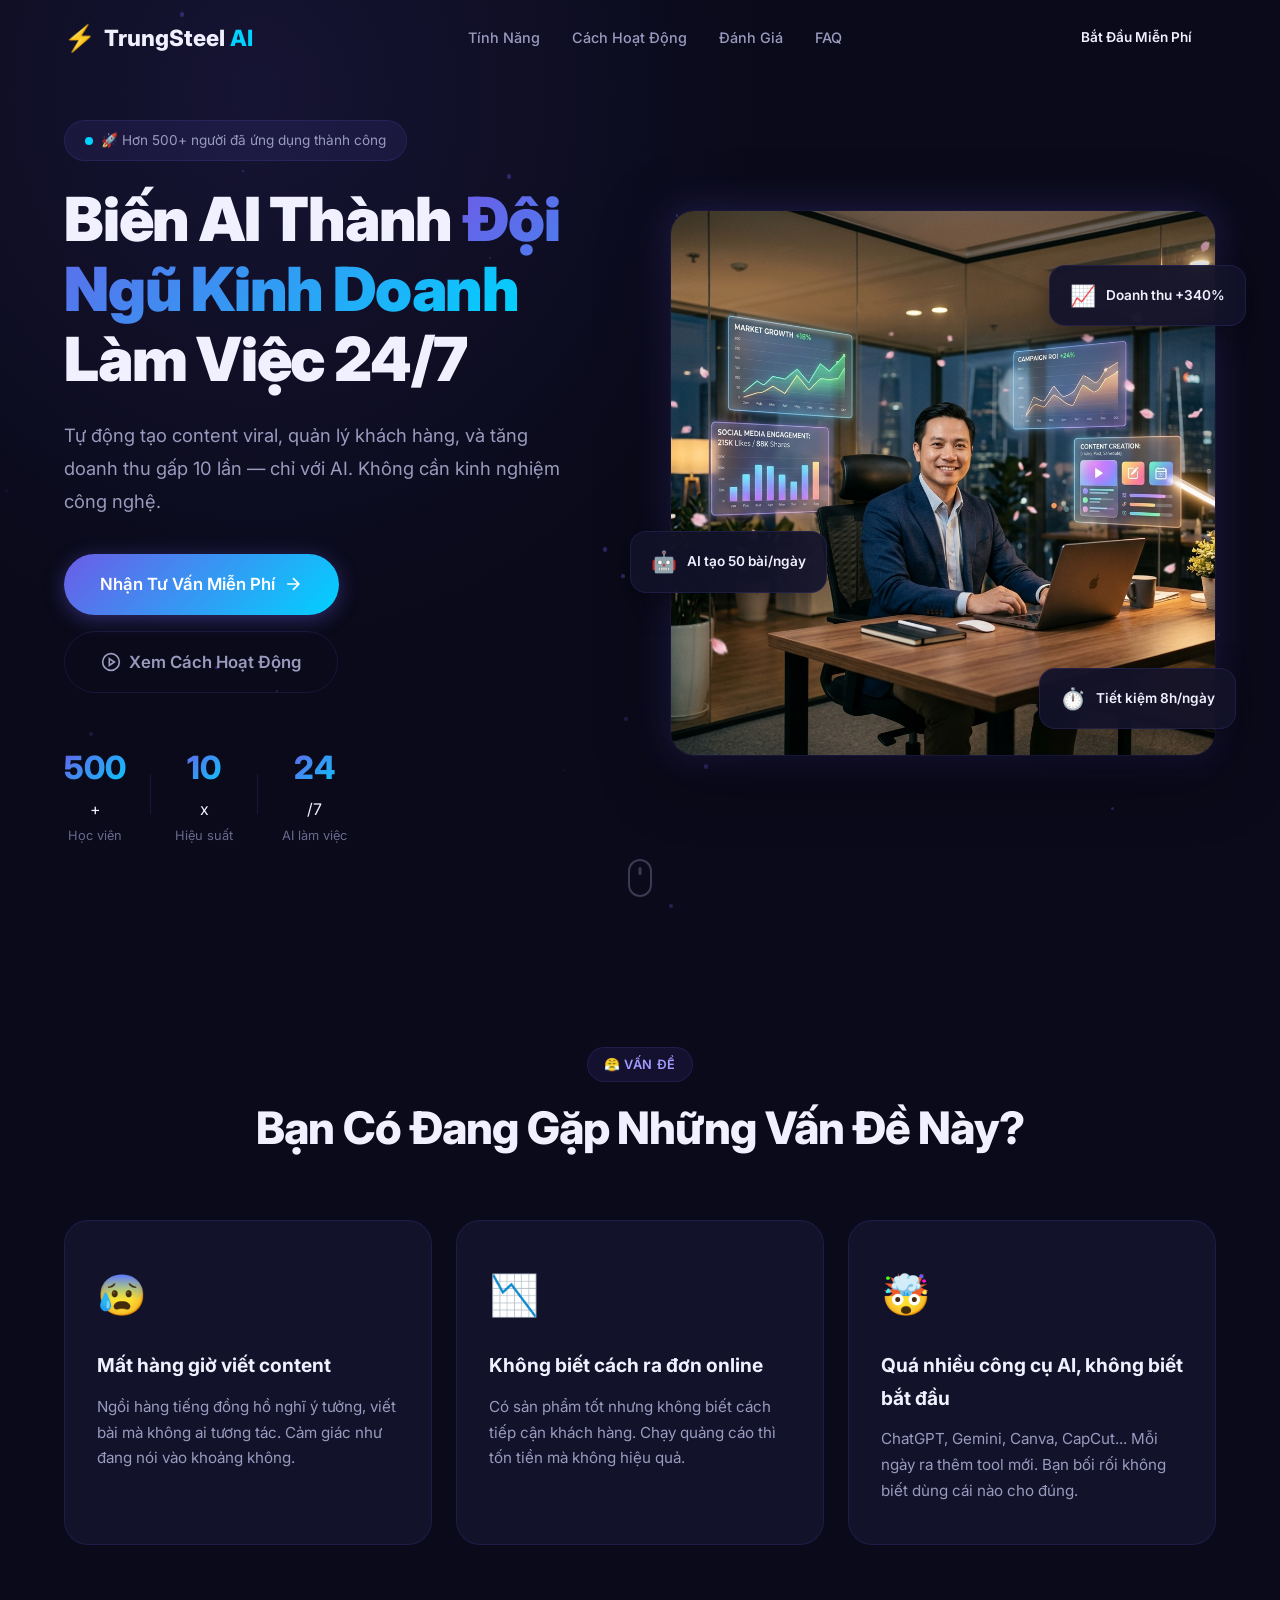
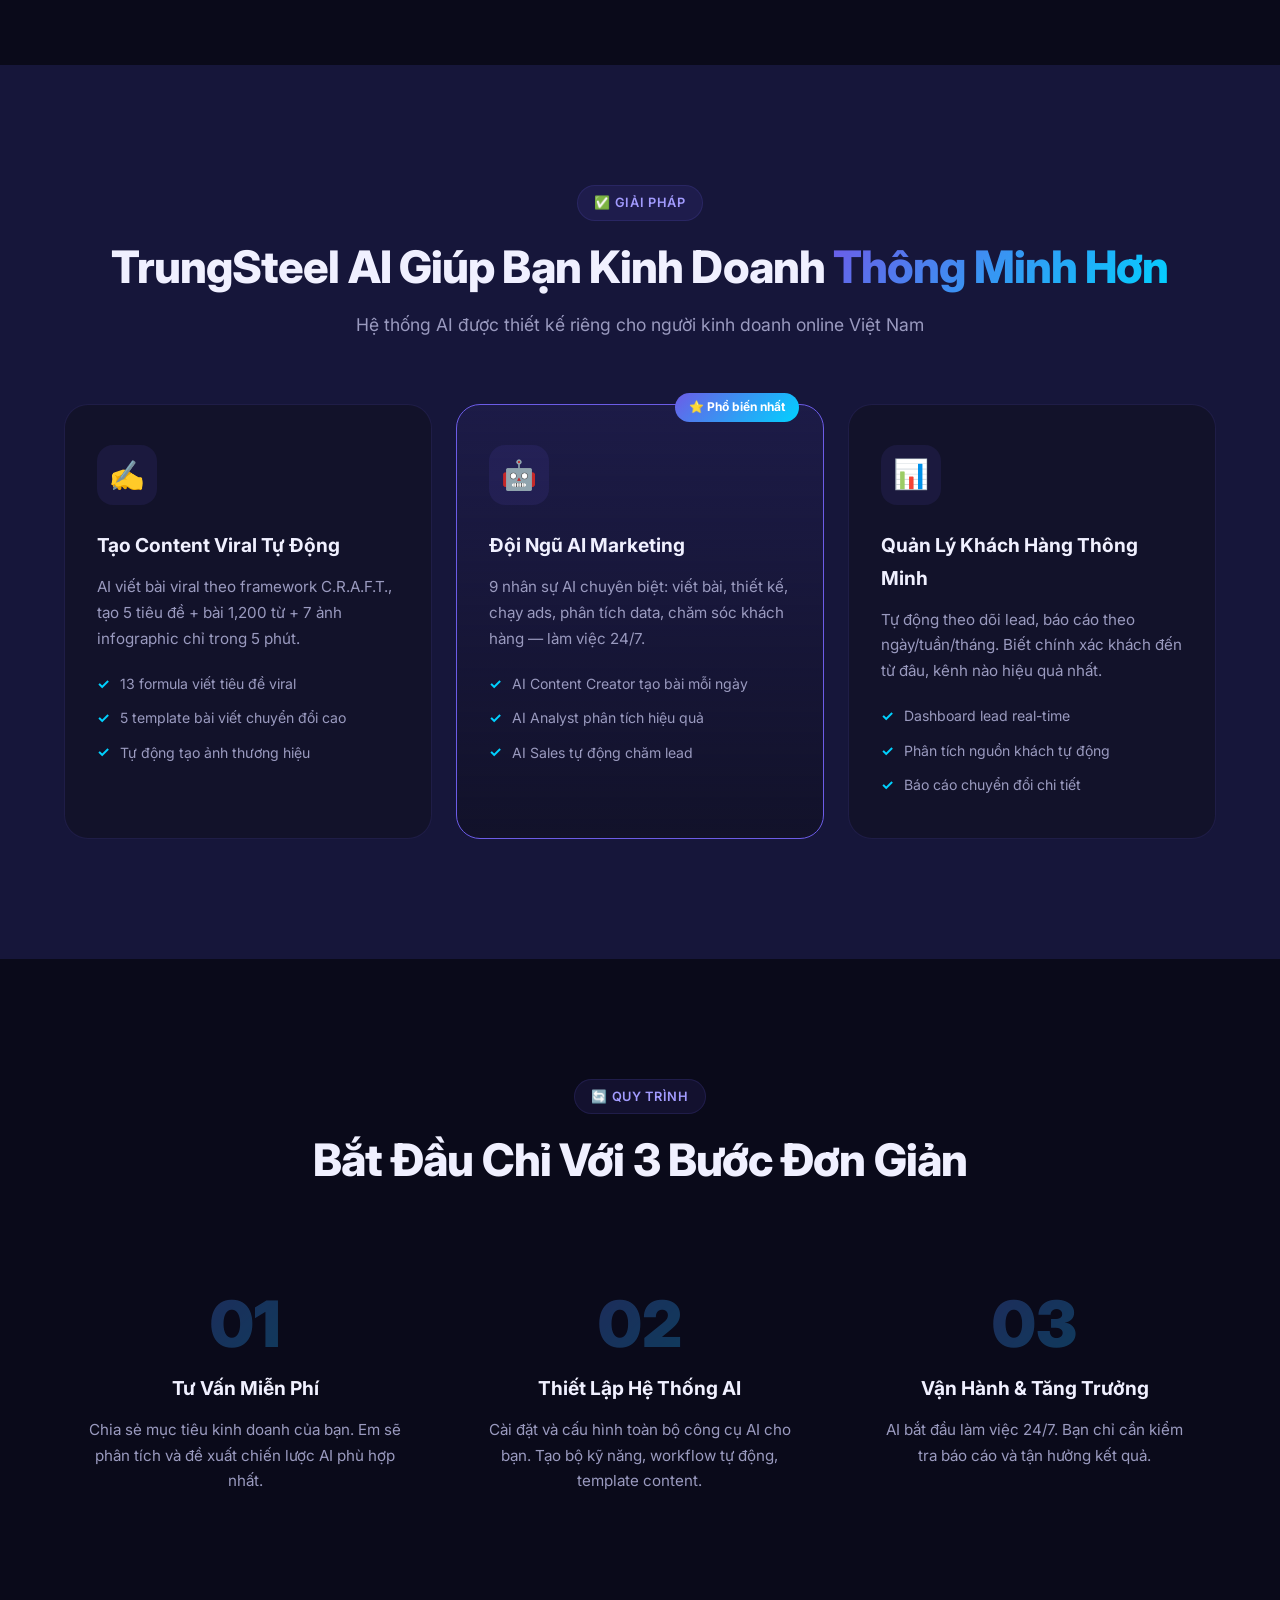
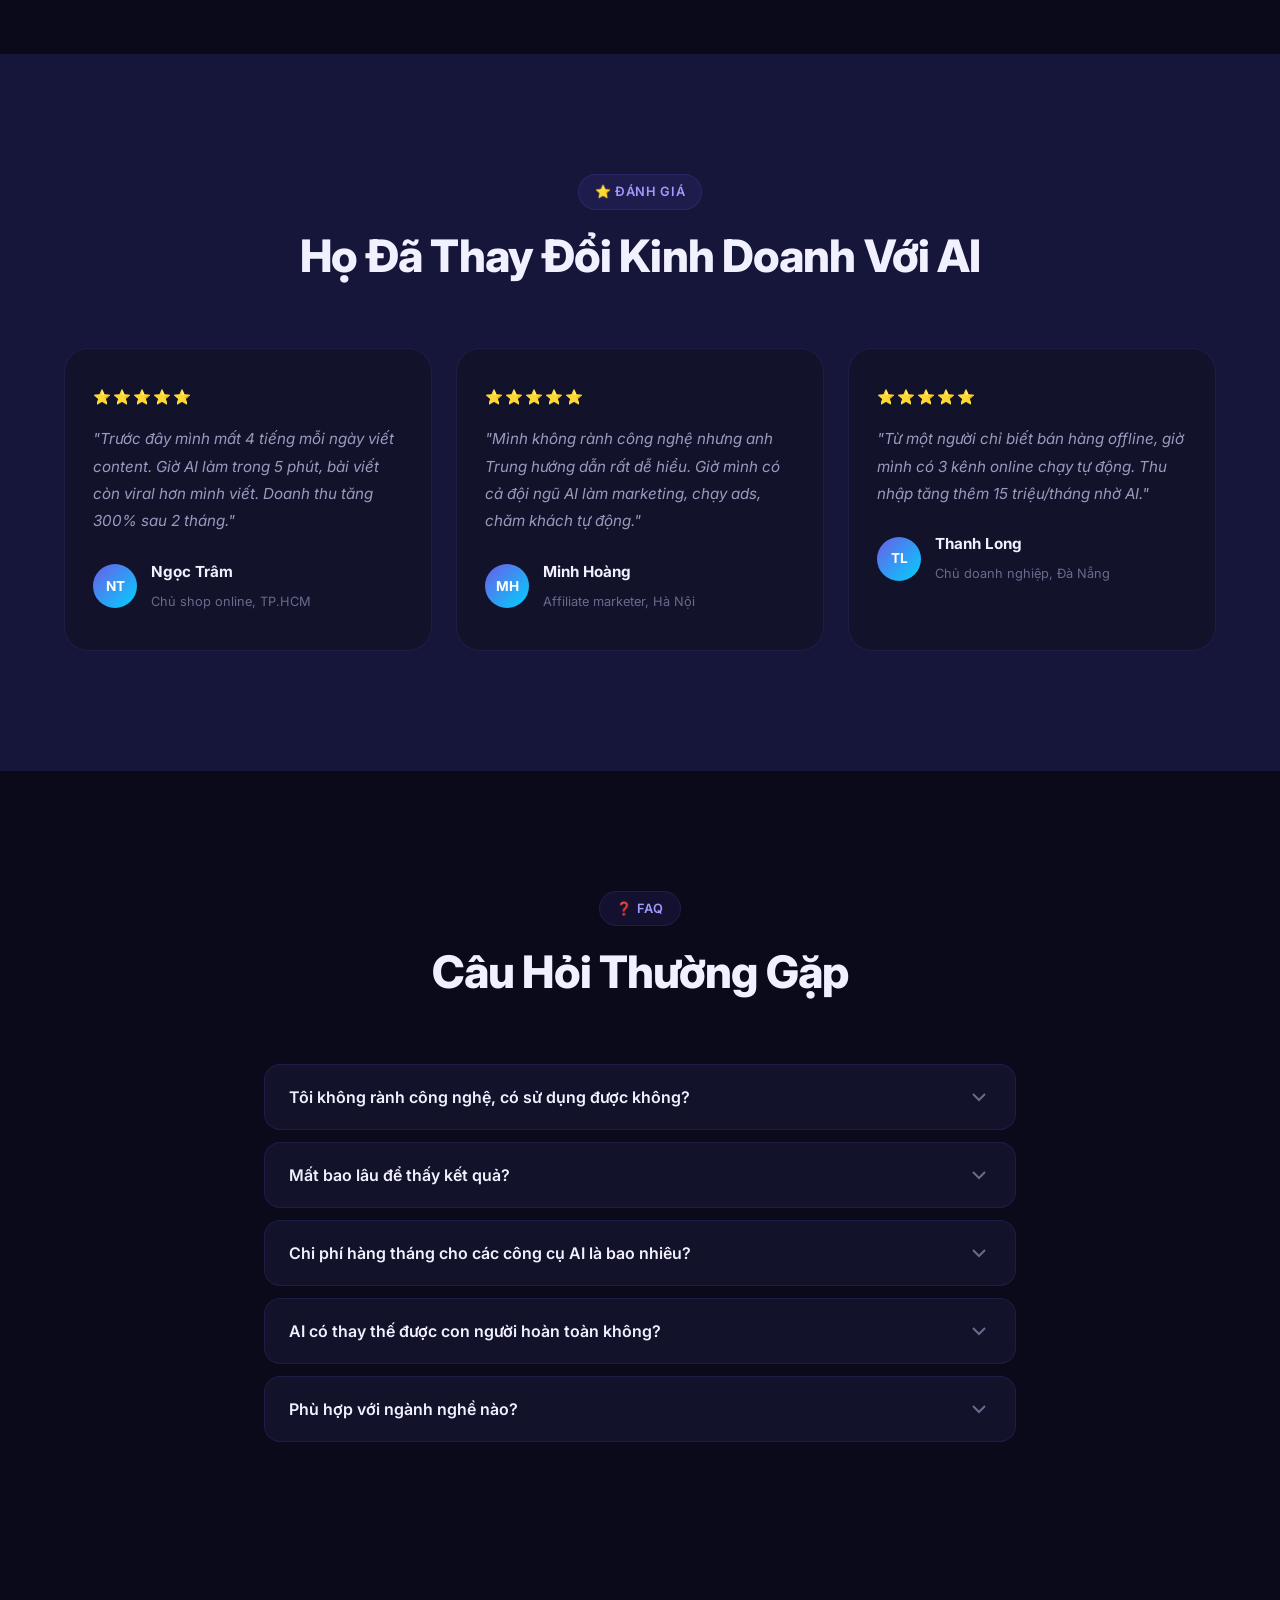
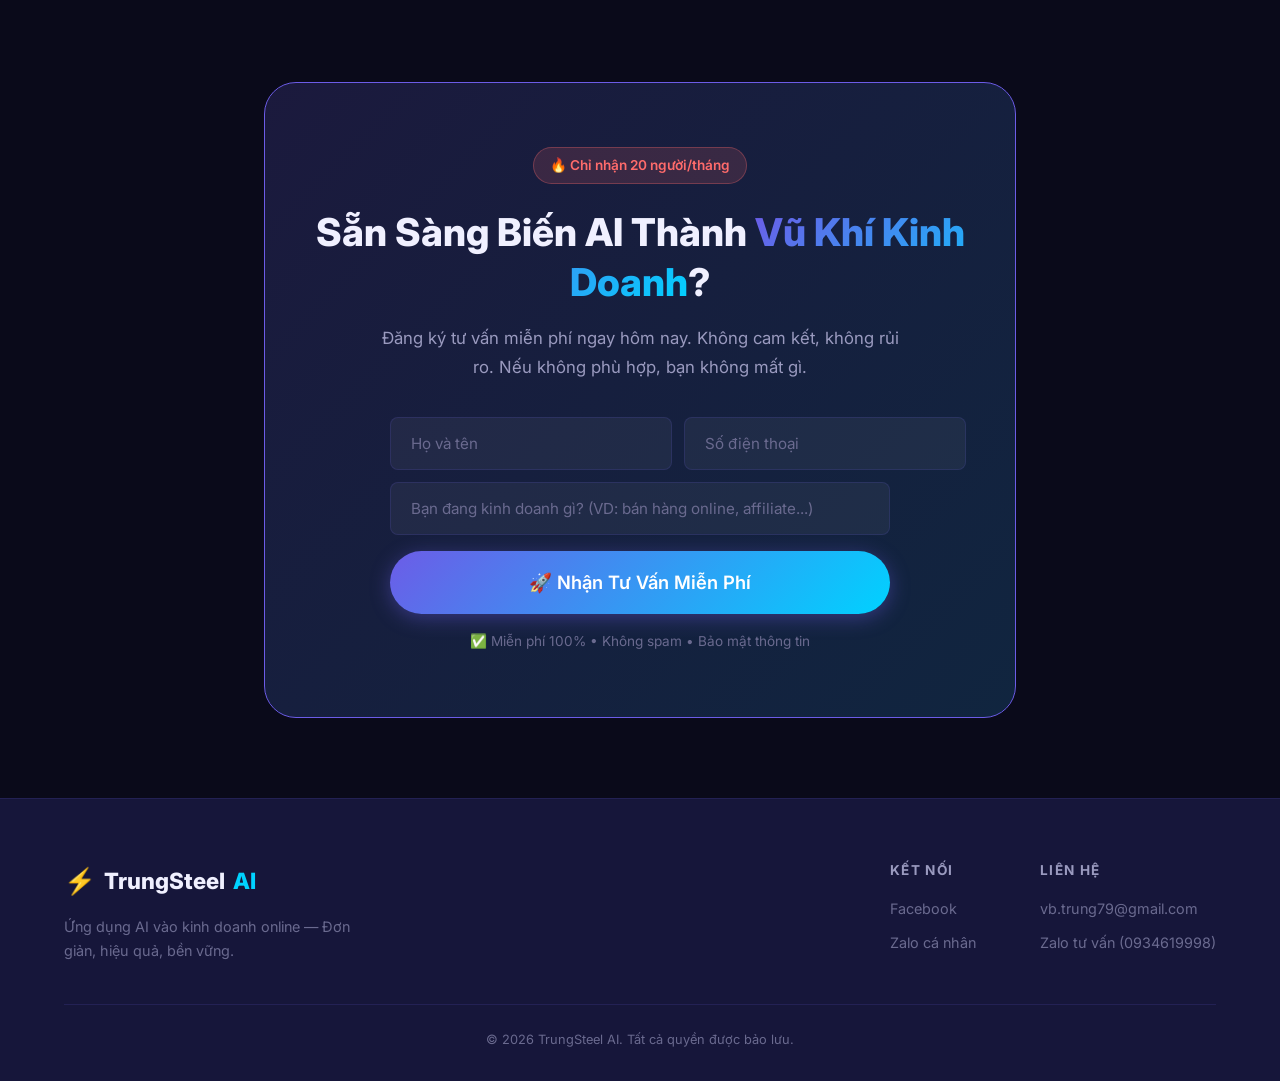
==== commit 83434a2a: "Gan link Facebook va Zalo lien ket thuc te" ====
--- a/landing.html
+++ b/landing.html
@@ -346,14 +346,13 @@
                 <div class="footer-links">
                     <div class="footer-col">
                         <h4>Kết Nối</h4>
-                        <a href="#">Facebook</a>
-                        <a href="#">YouTube</a>
-                        <a href="#">TikTok</a>
+                        <a href="https://www.facebook.com/vubao.trung.54" target="_blank">Facebook</a>
+                        <a href="https://zalo.me/0934619998" target="_blank">Zalo cá nhân</a>
                     </div>
                     <div class="footer-col">
                         <h4>Liên Hệ</h4>
                         <a href="mailto:vb.trung79@gmail.com">vb.trung79@gmail.com</a>
-                        <a href="#">Zalo tư vấn</a>
+                        <a href="https://zalo.me/0934619998" target="_blank">Zalo tư vấn (0934619998)</a>
                     </div>
                 </div>
             </div>
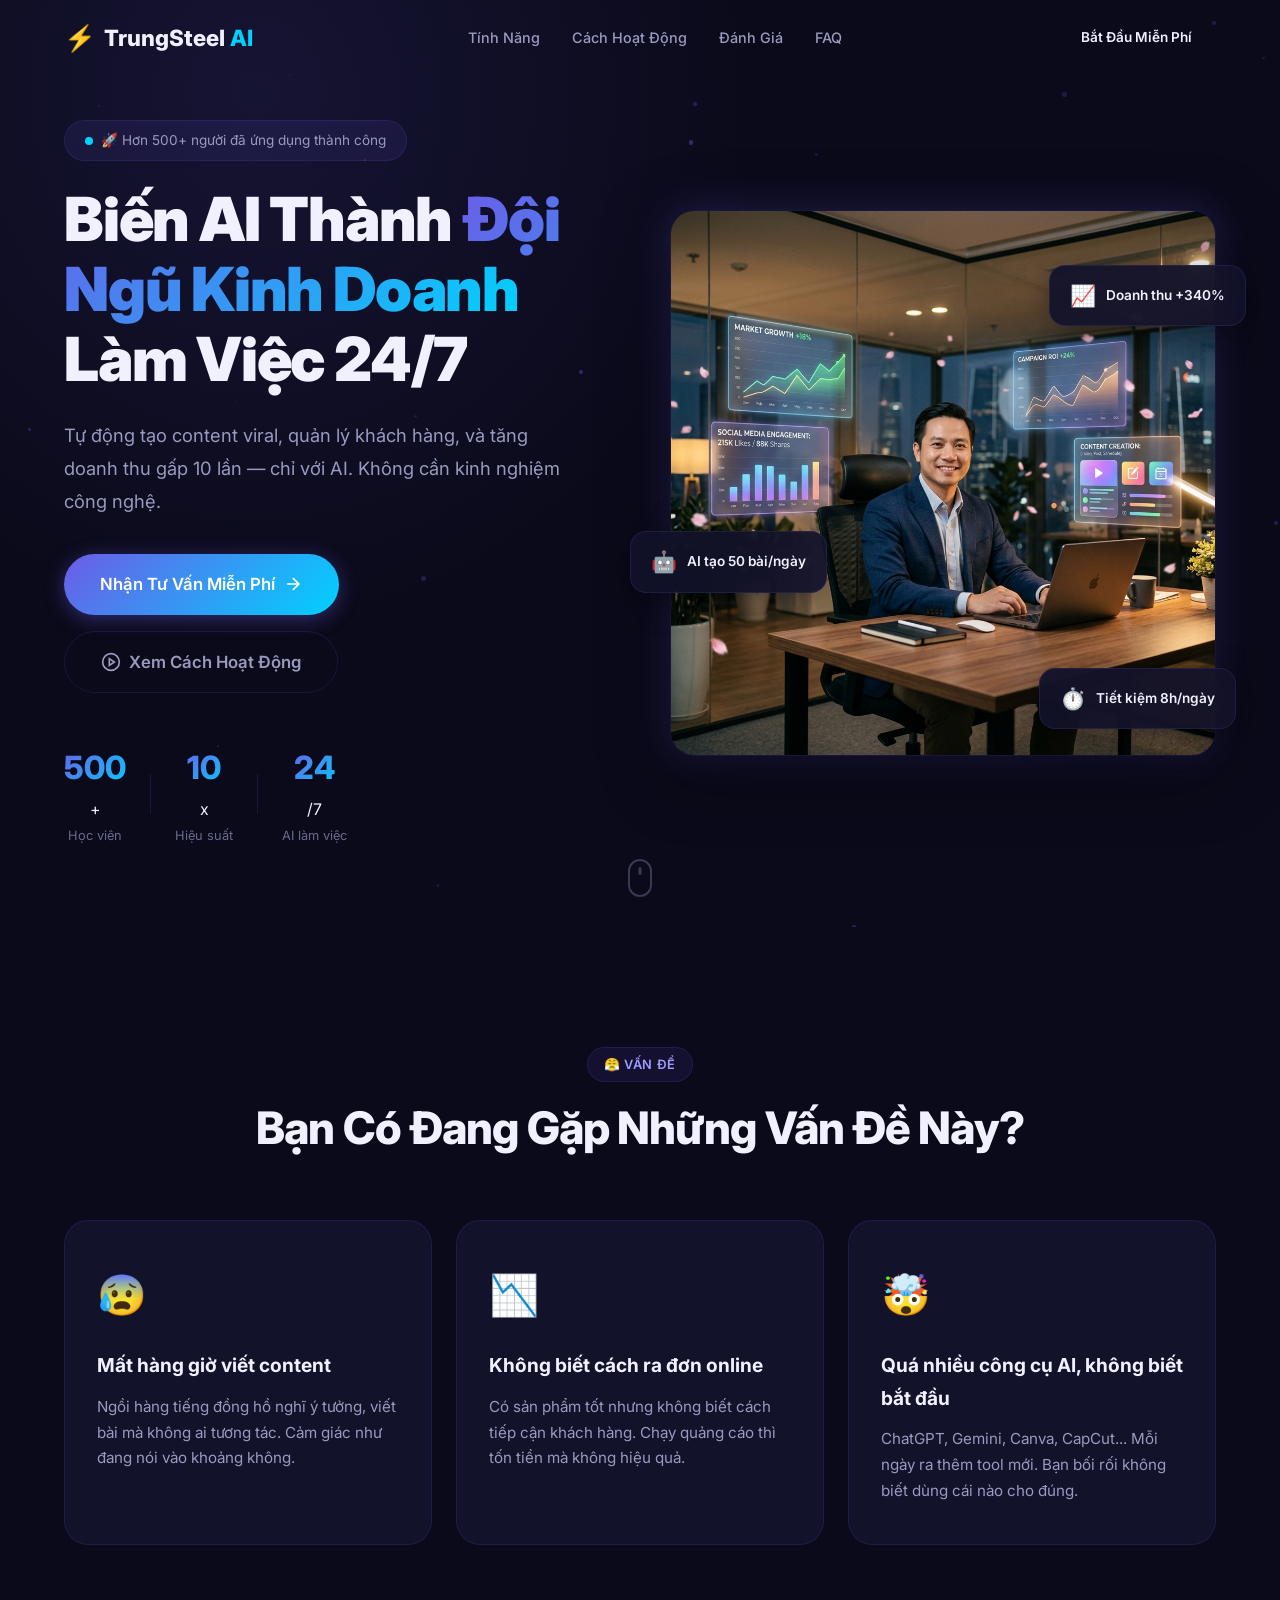
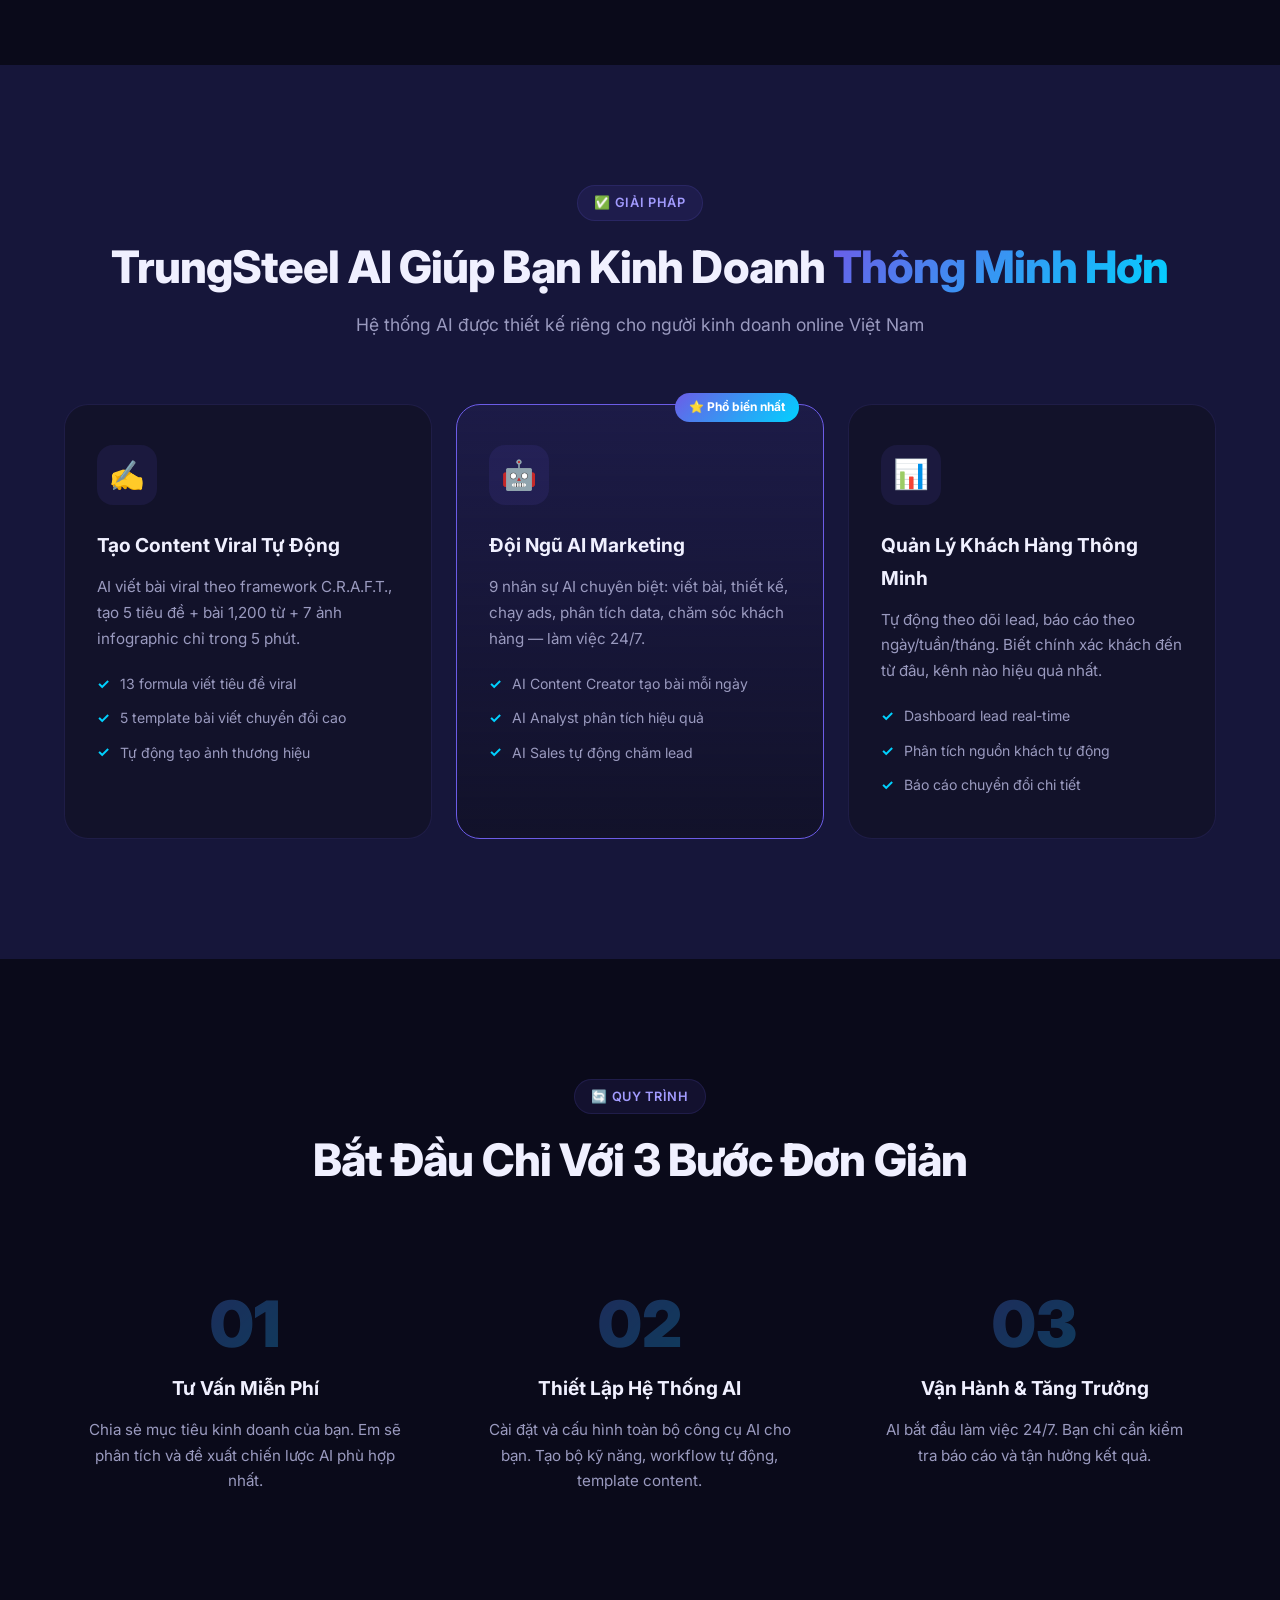
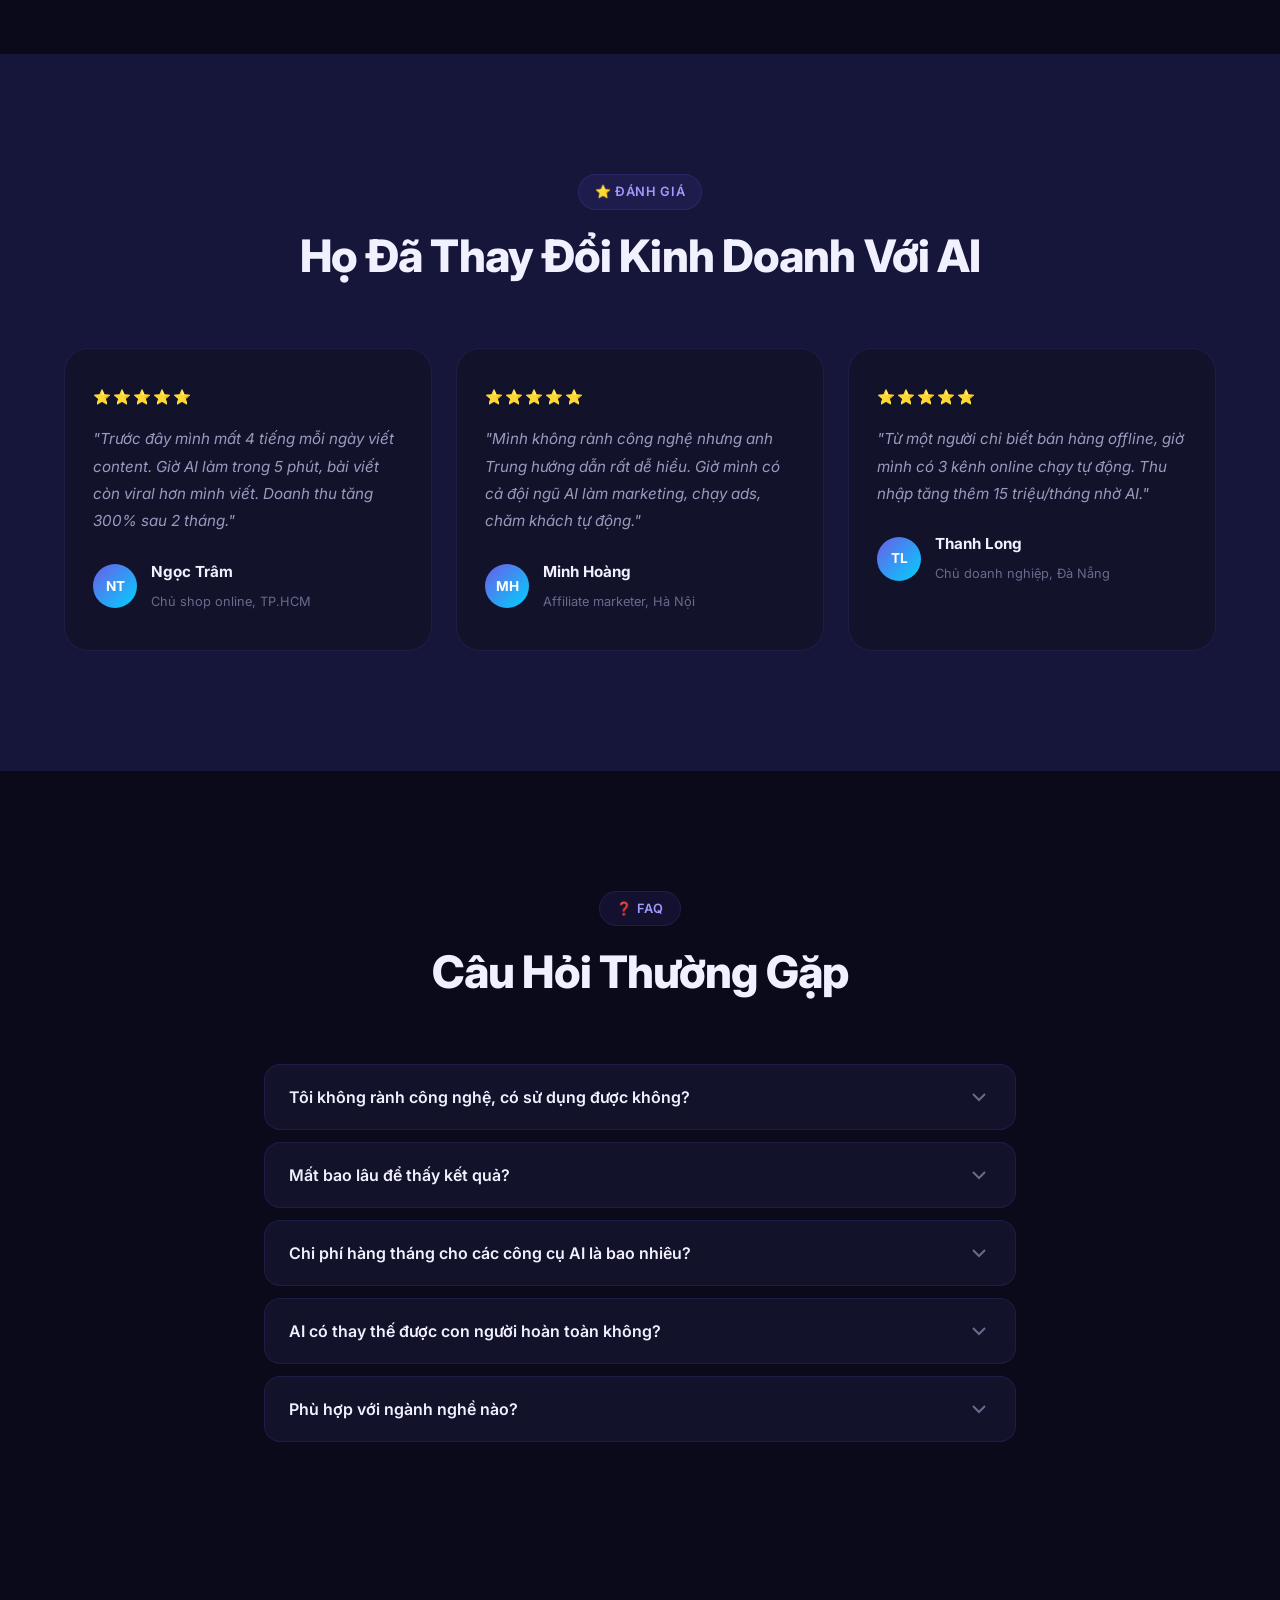
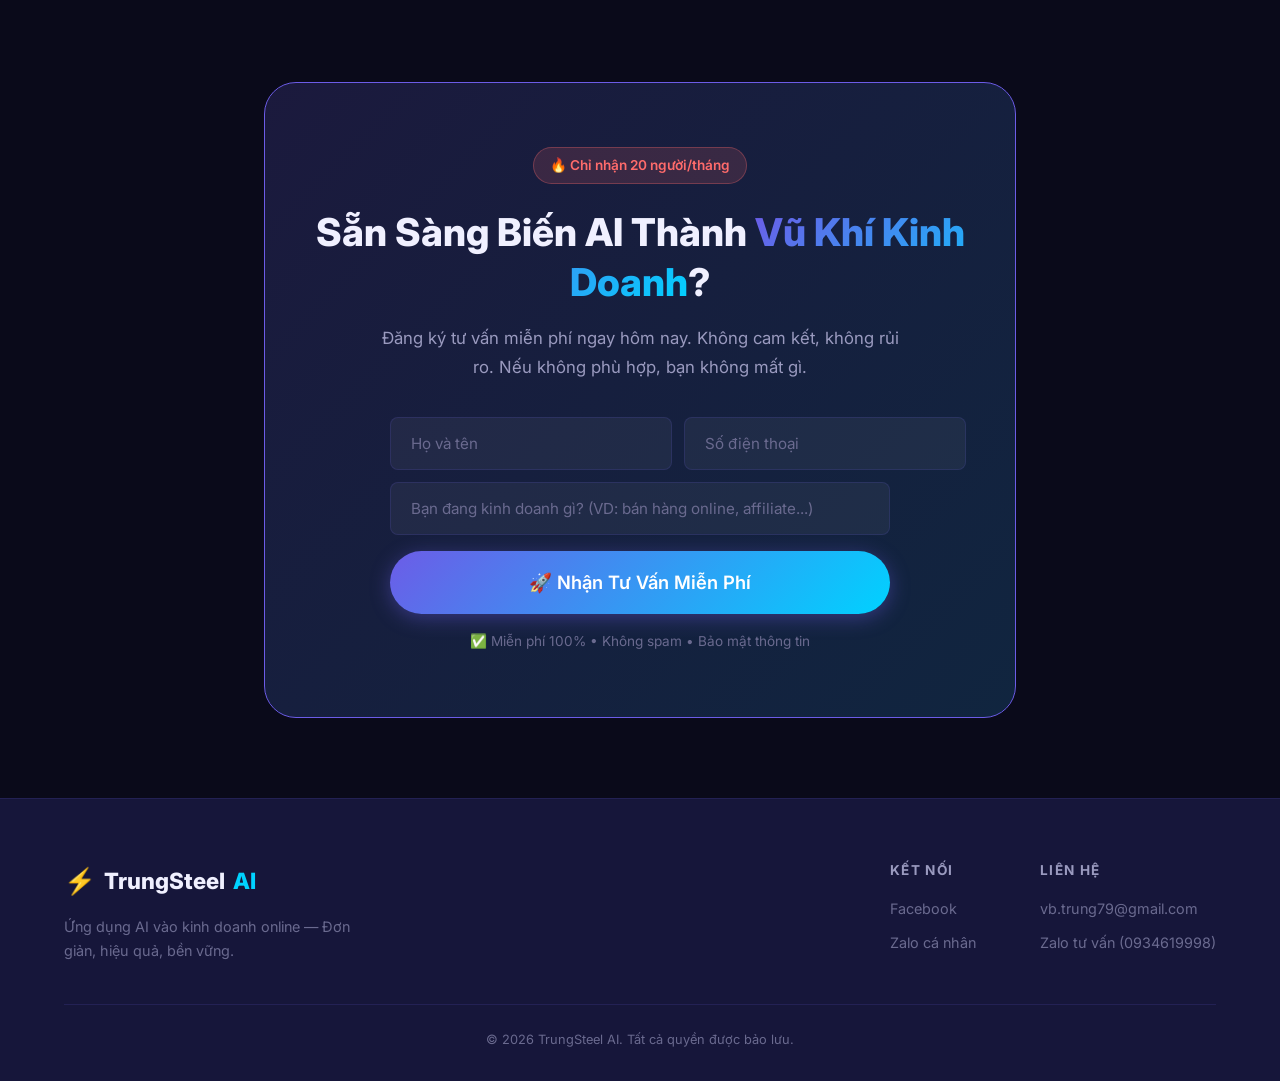
==== commit e90b16e0: "Update logo links to index.html" ====
--- a/landing.html
+++ b/landing.html
@@ -14,7 +14,7 @@
     <!-- NAVBAR -->
     <nav class="navbar" id="navbar">
         <div class="container nav-container">
-            <a href="#" class="logo">
+            <a href="./index.html" class="logo">
                 <span class="logo-icon">⚡</span>
                 <span>TrungSteel <span class="logo-highlight">AI</span></span>
             </a>
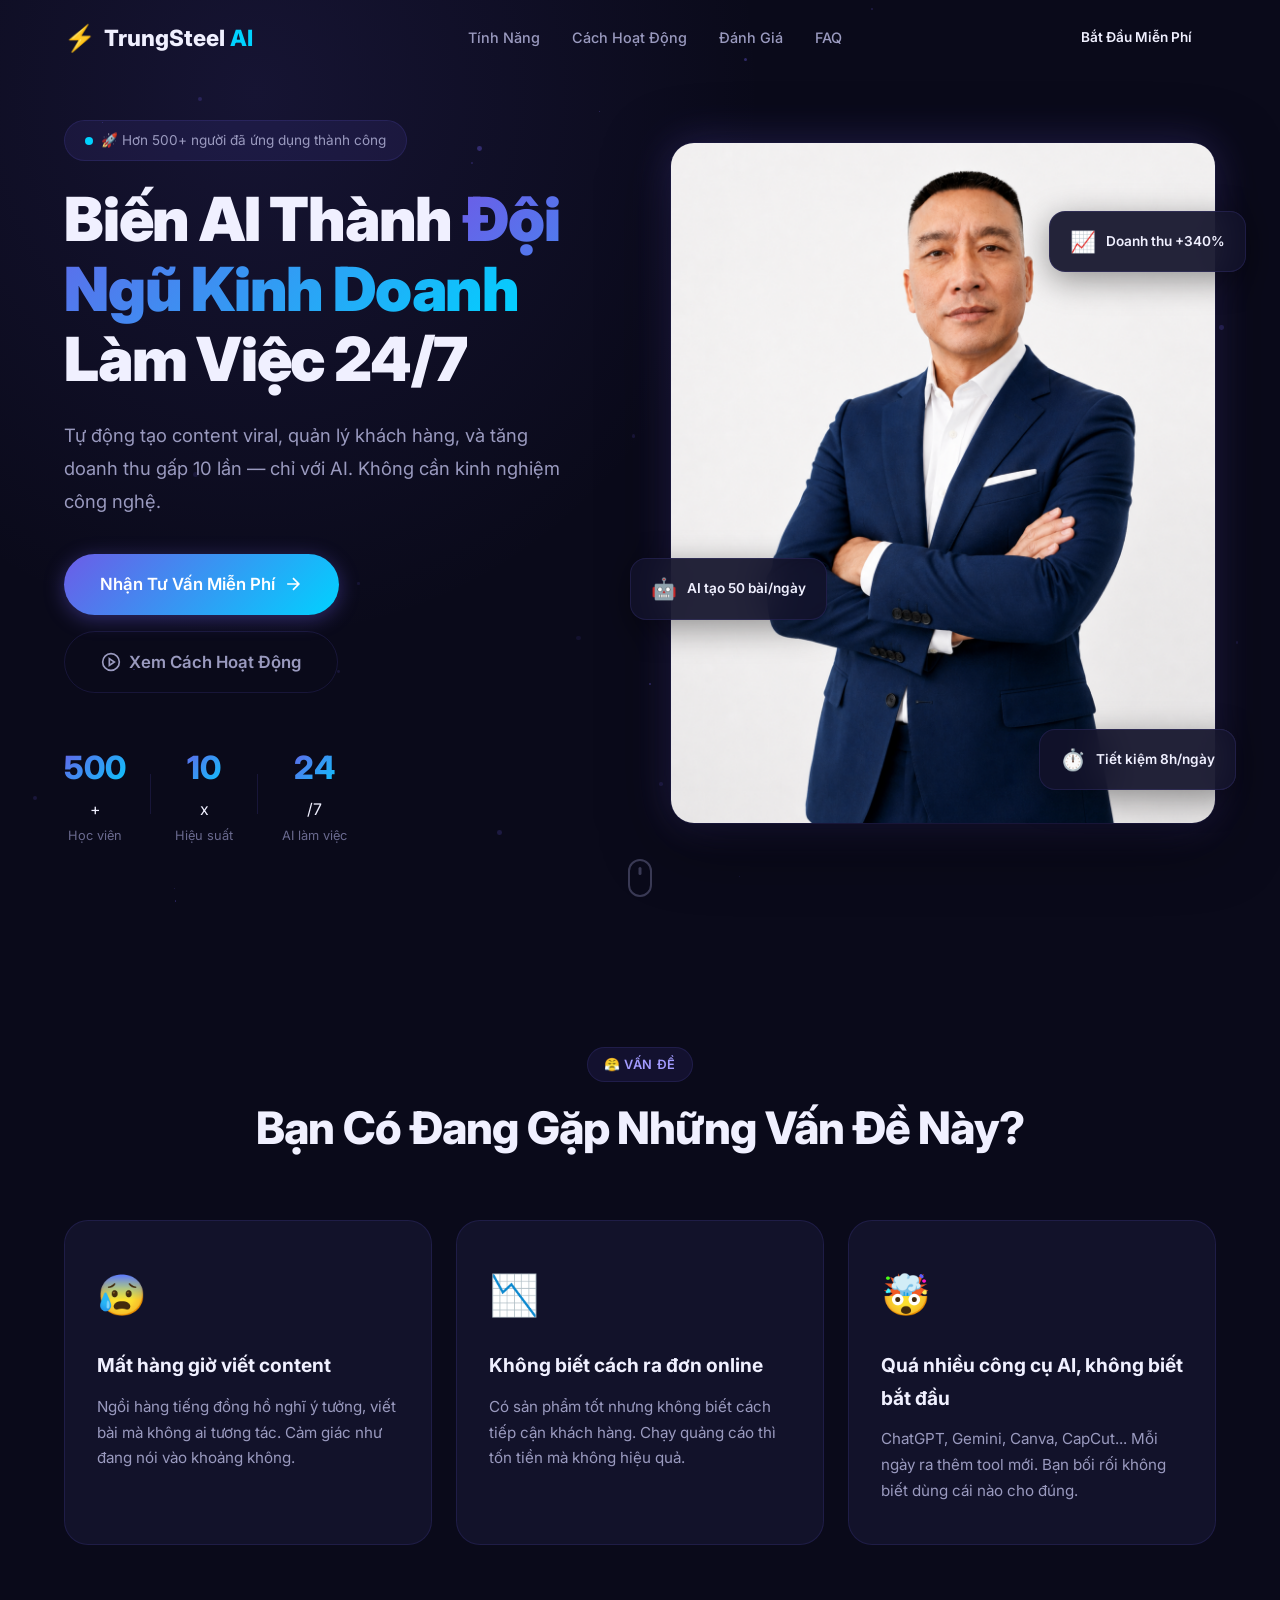
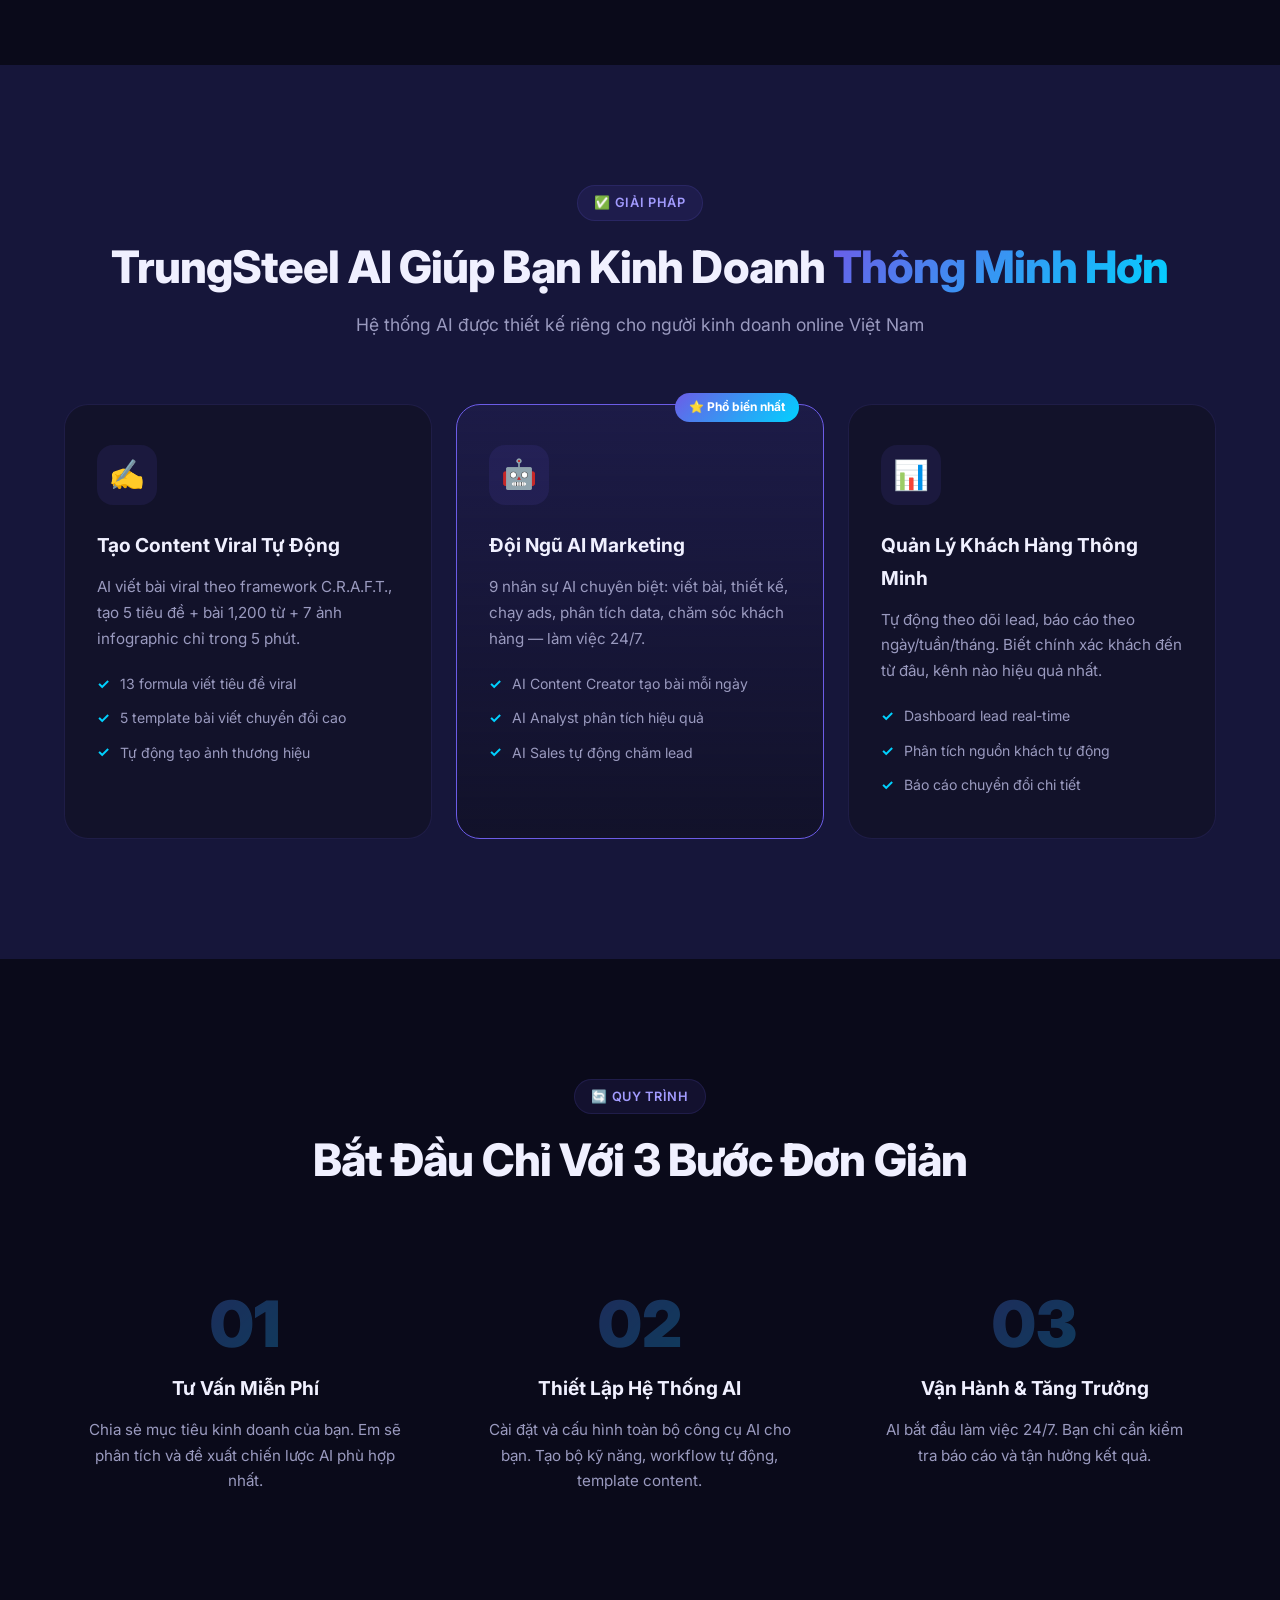
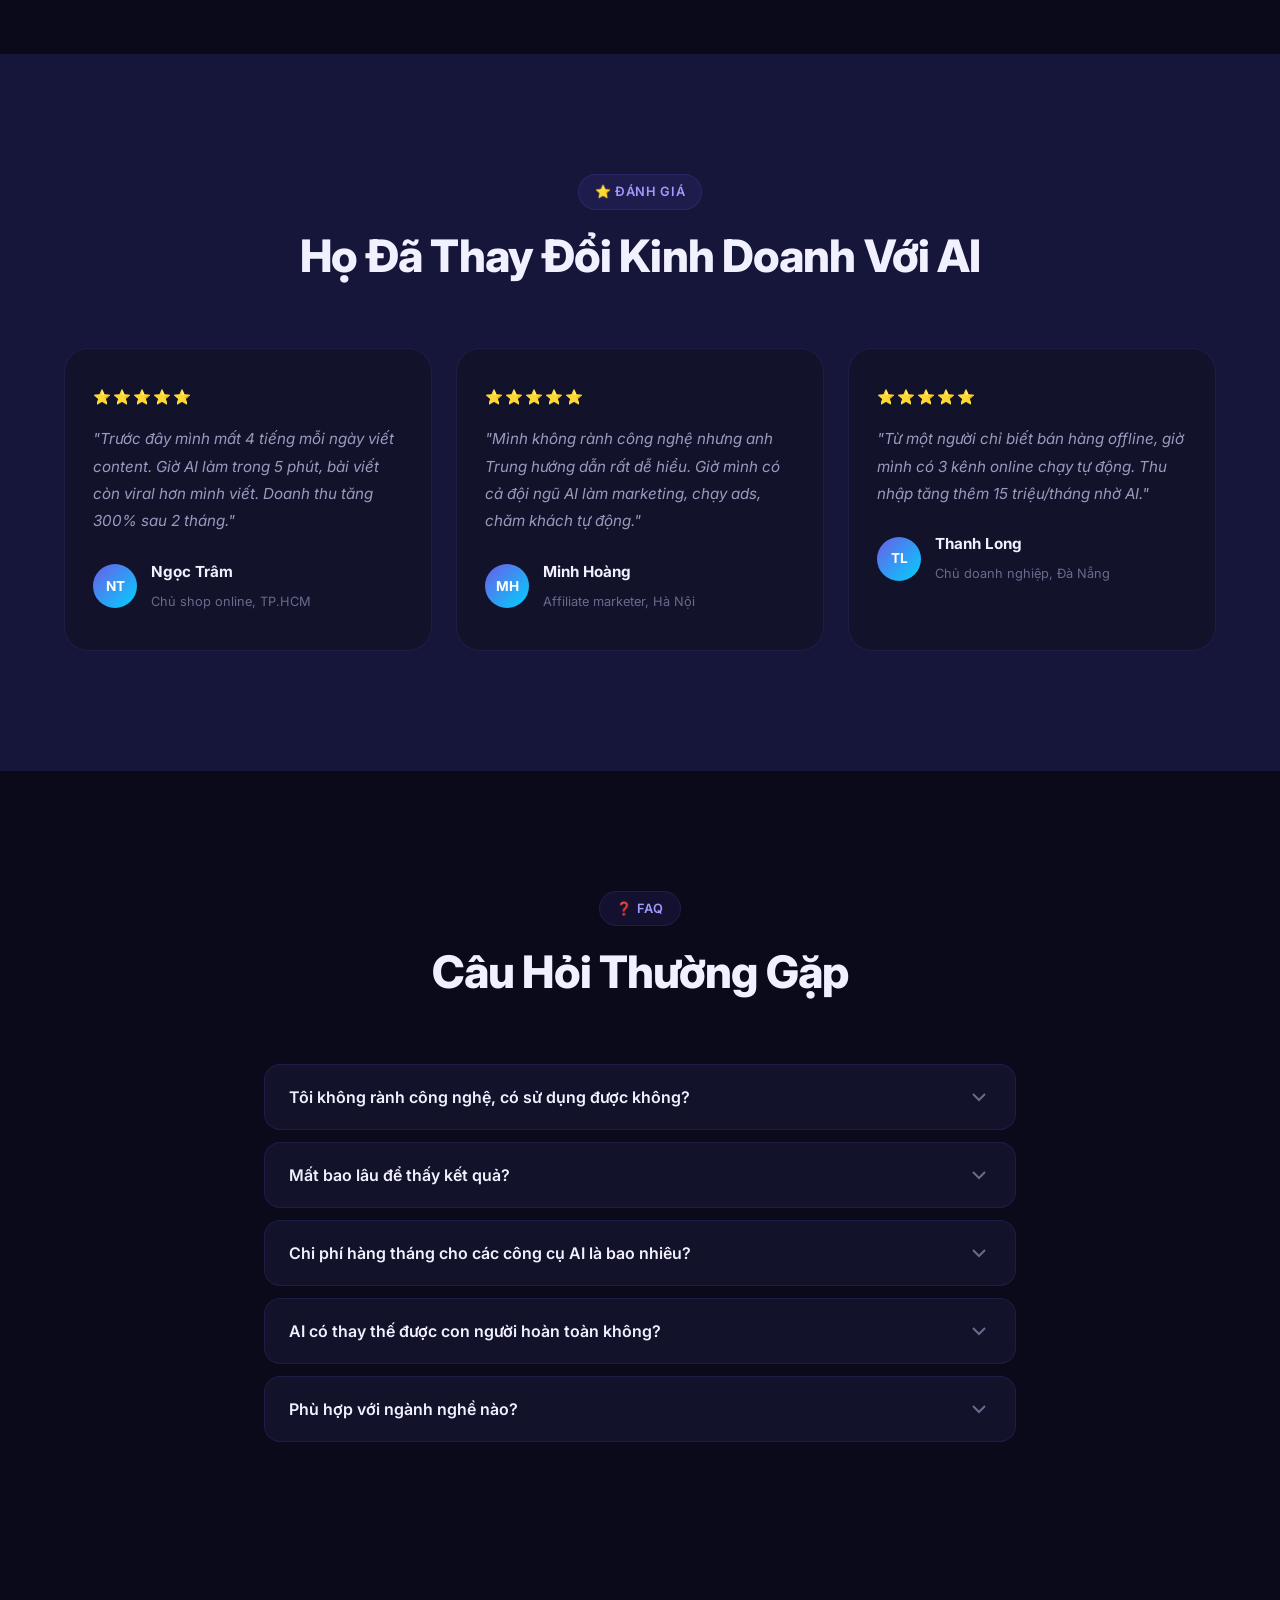
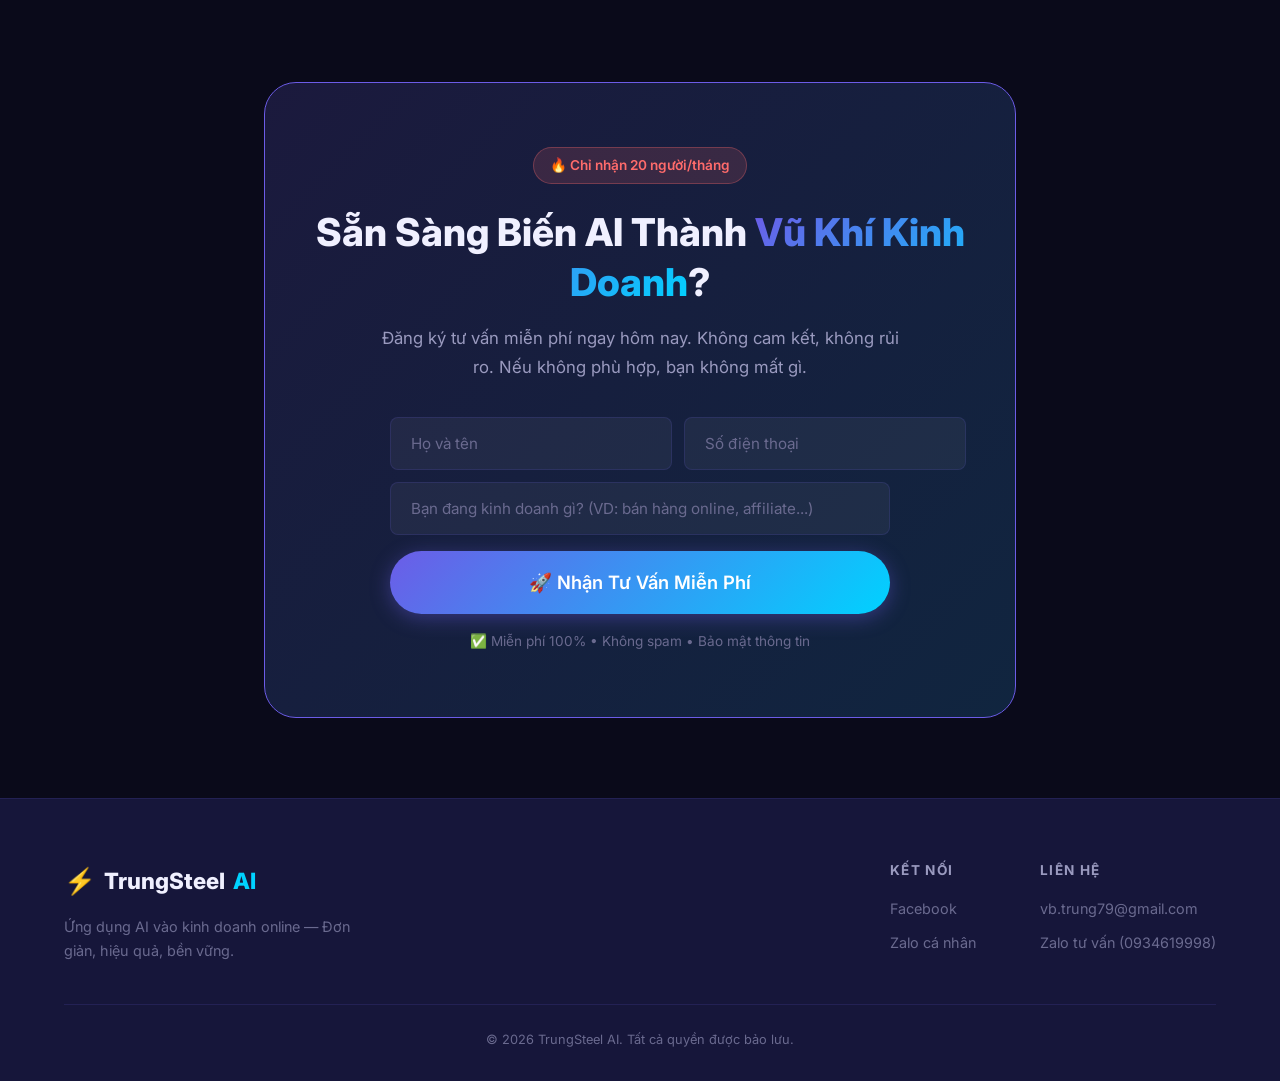
==== commit 421f7df3: "Thay hinh anh trong landing page bang anh chan dung" ====
--- a/landing.html
+++ b/landing.html
@@ -78,7 +78,7 @@
             </div>
             <div class="hero-visual" data-animate="fade-left" data-delay="200">
                 <div class="hero-image-wrapper">
-                    <img src="hero-trungsteel-ai.png" alt="TrungSteel AI - Ứng dụng AI kinh doanh" class="hero-image" loading="eager">
+                    <img src="portrait.png" alt="Vũ Bảo Trung - TrungSteel AI" class="hero-image" loading="eager">
                     <div class="floating-card card-1">
                         <span class="card-icon">📈</span>
                         <span class="card-text">Doanh thu +340%</span>
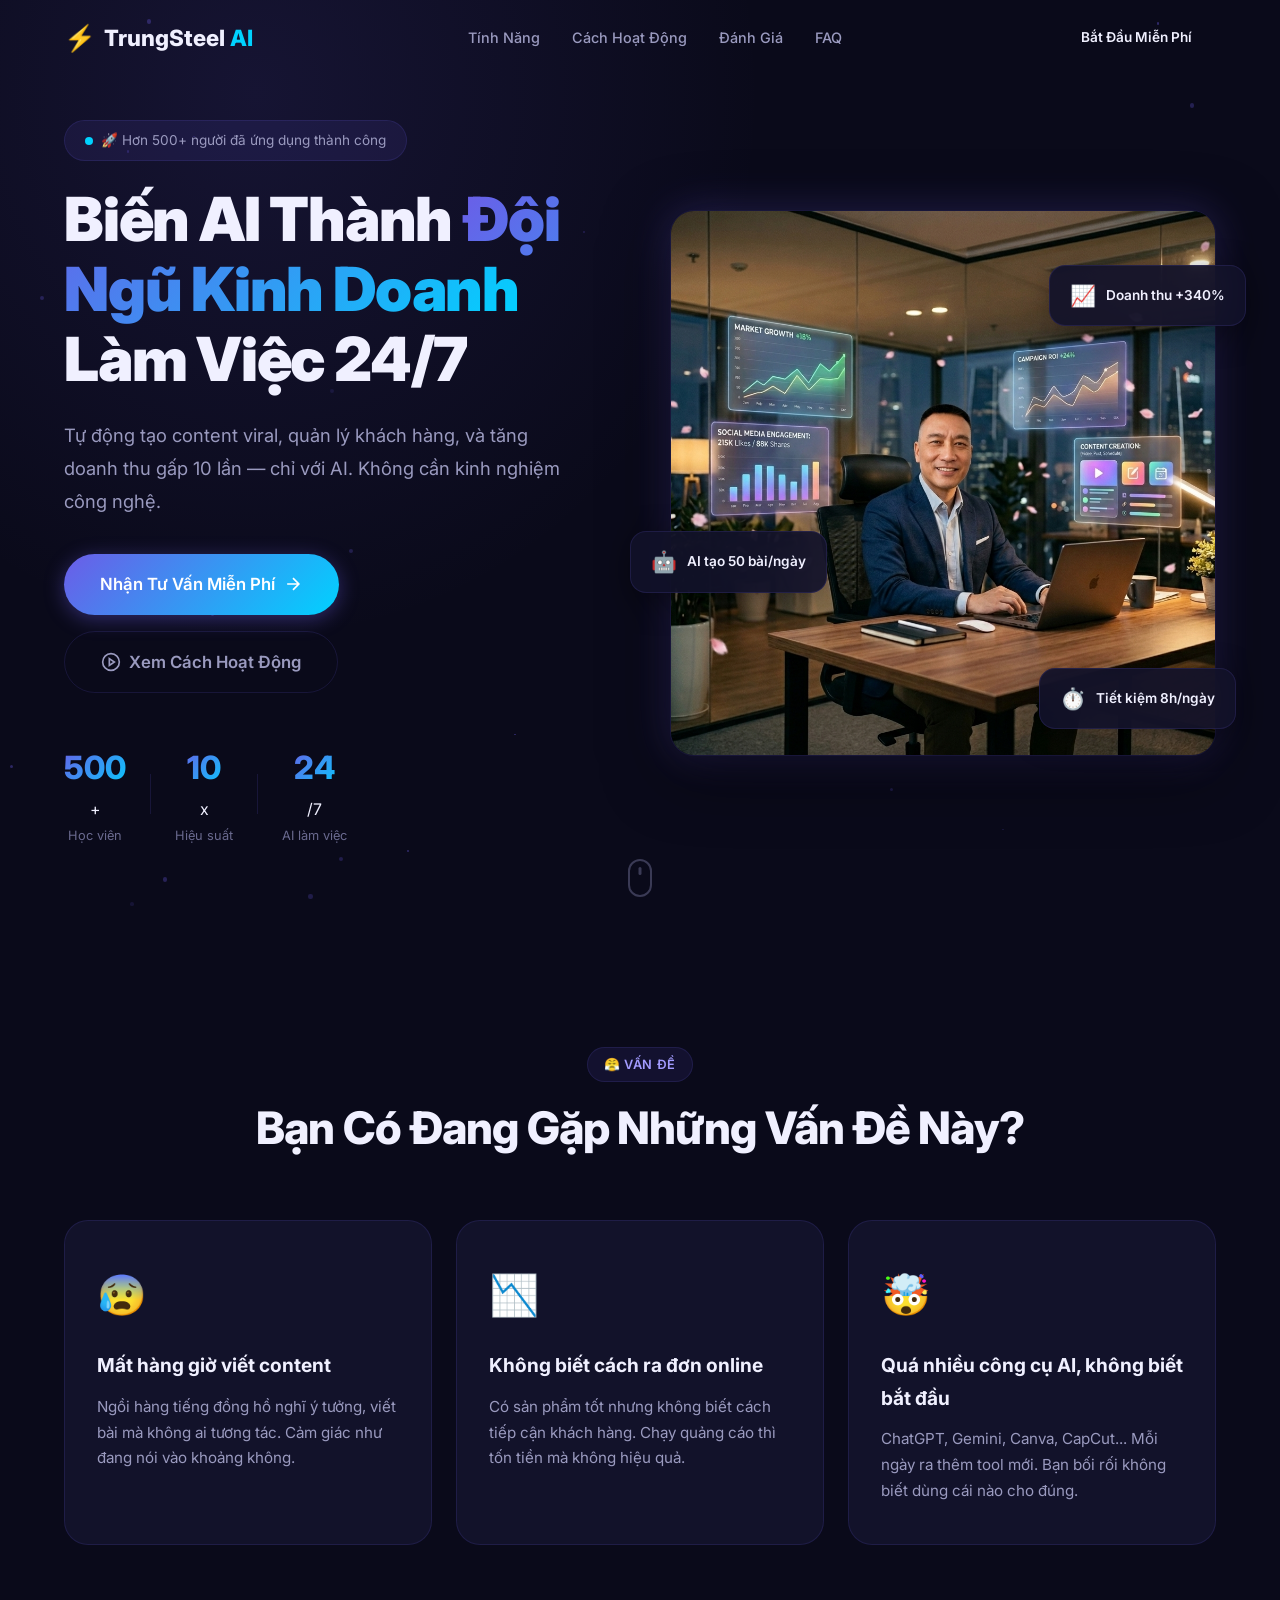
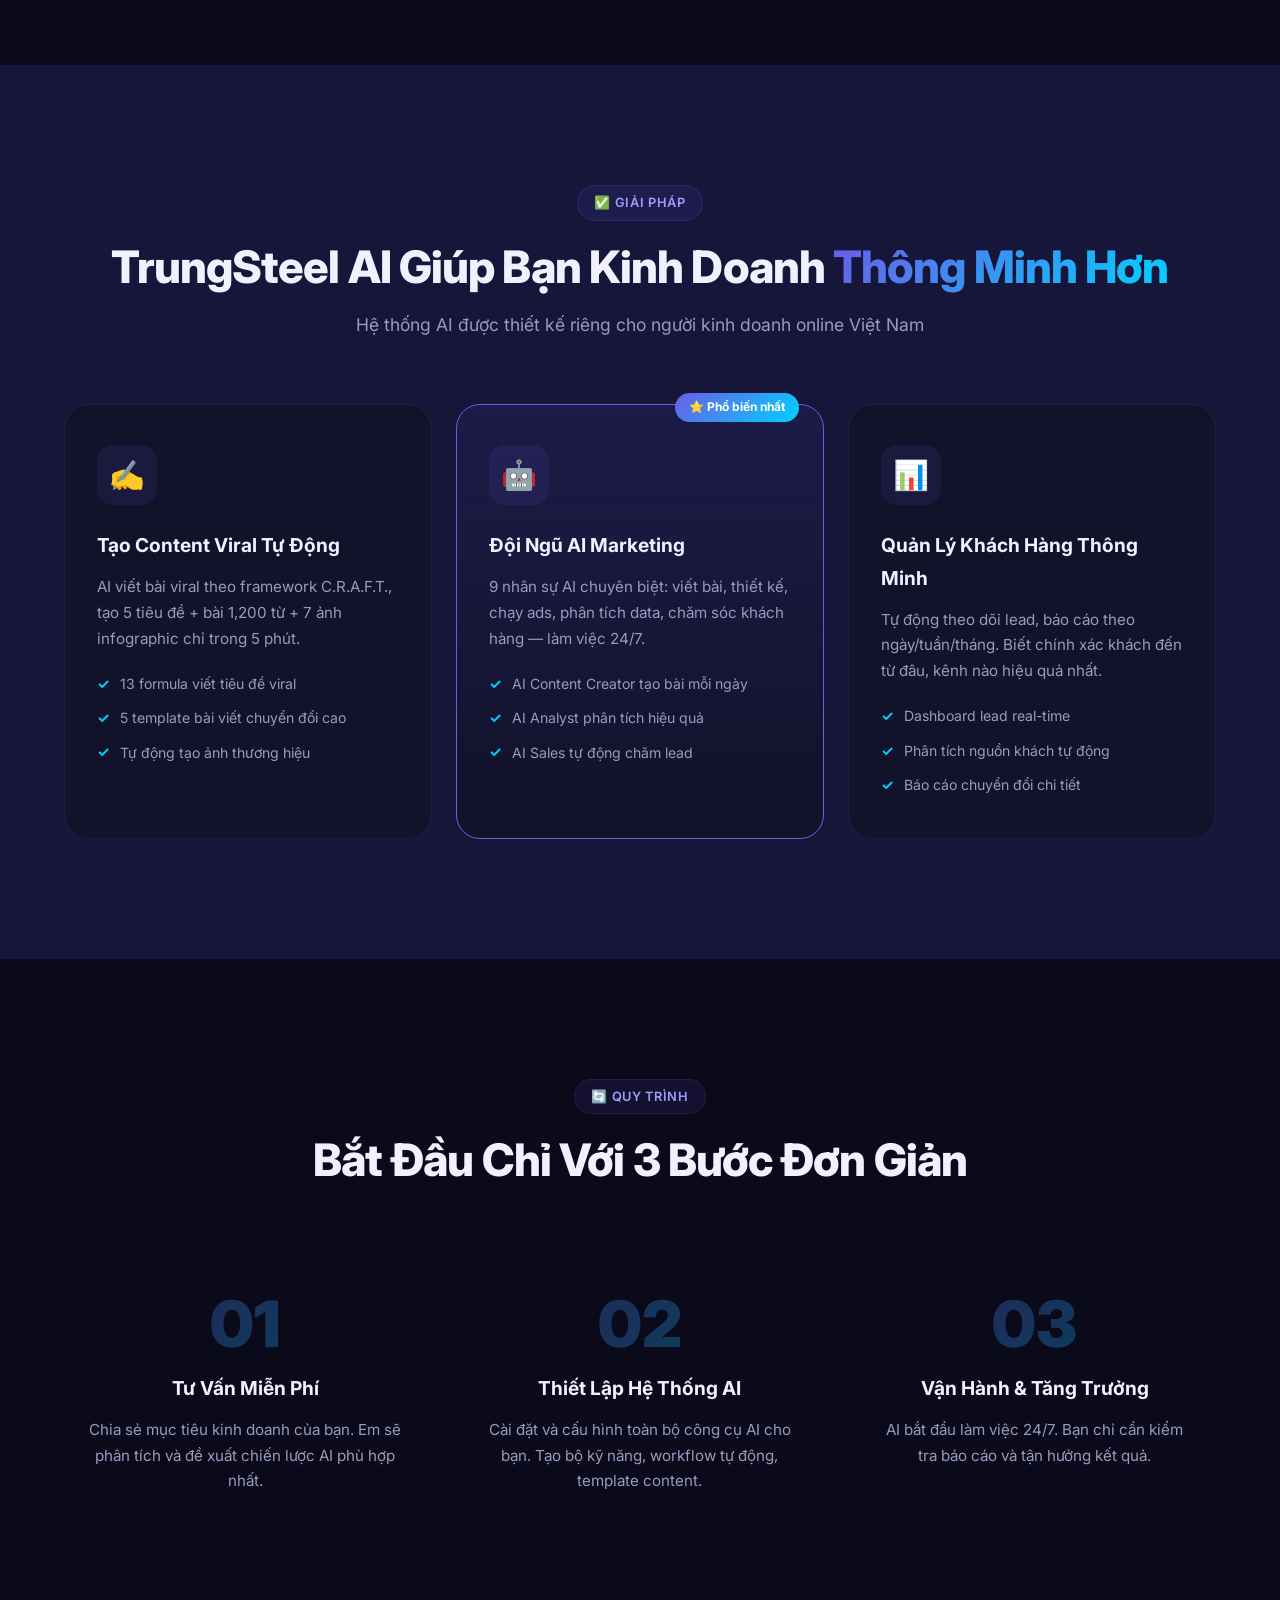
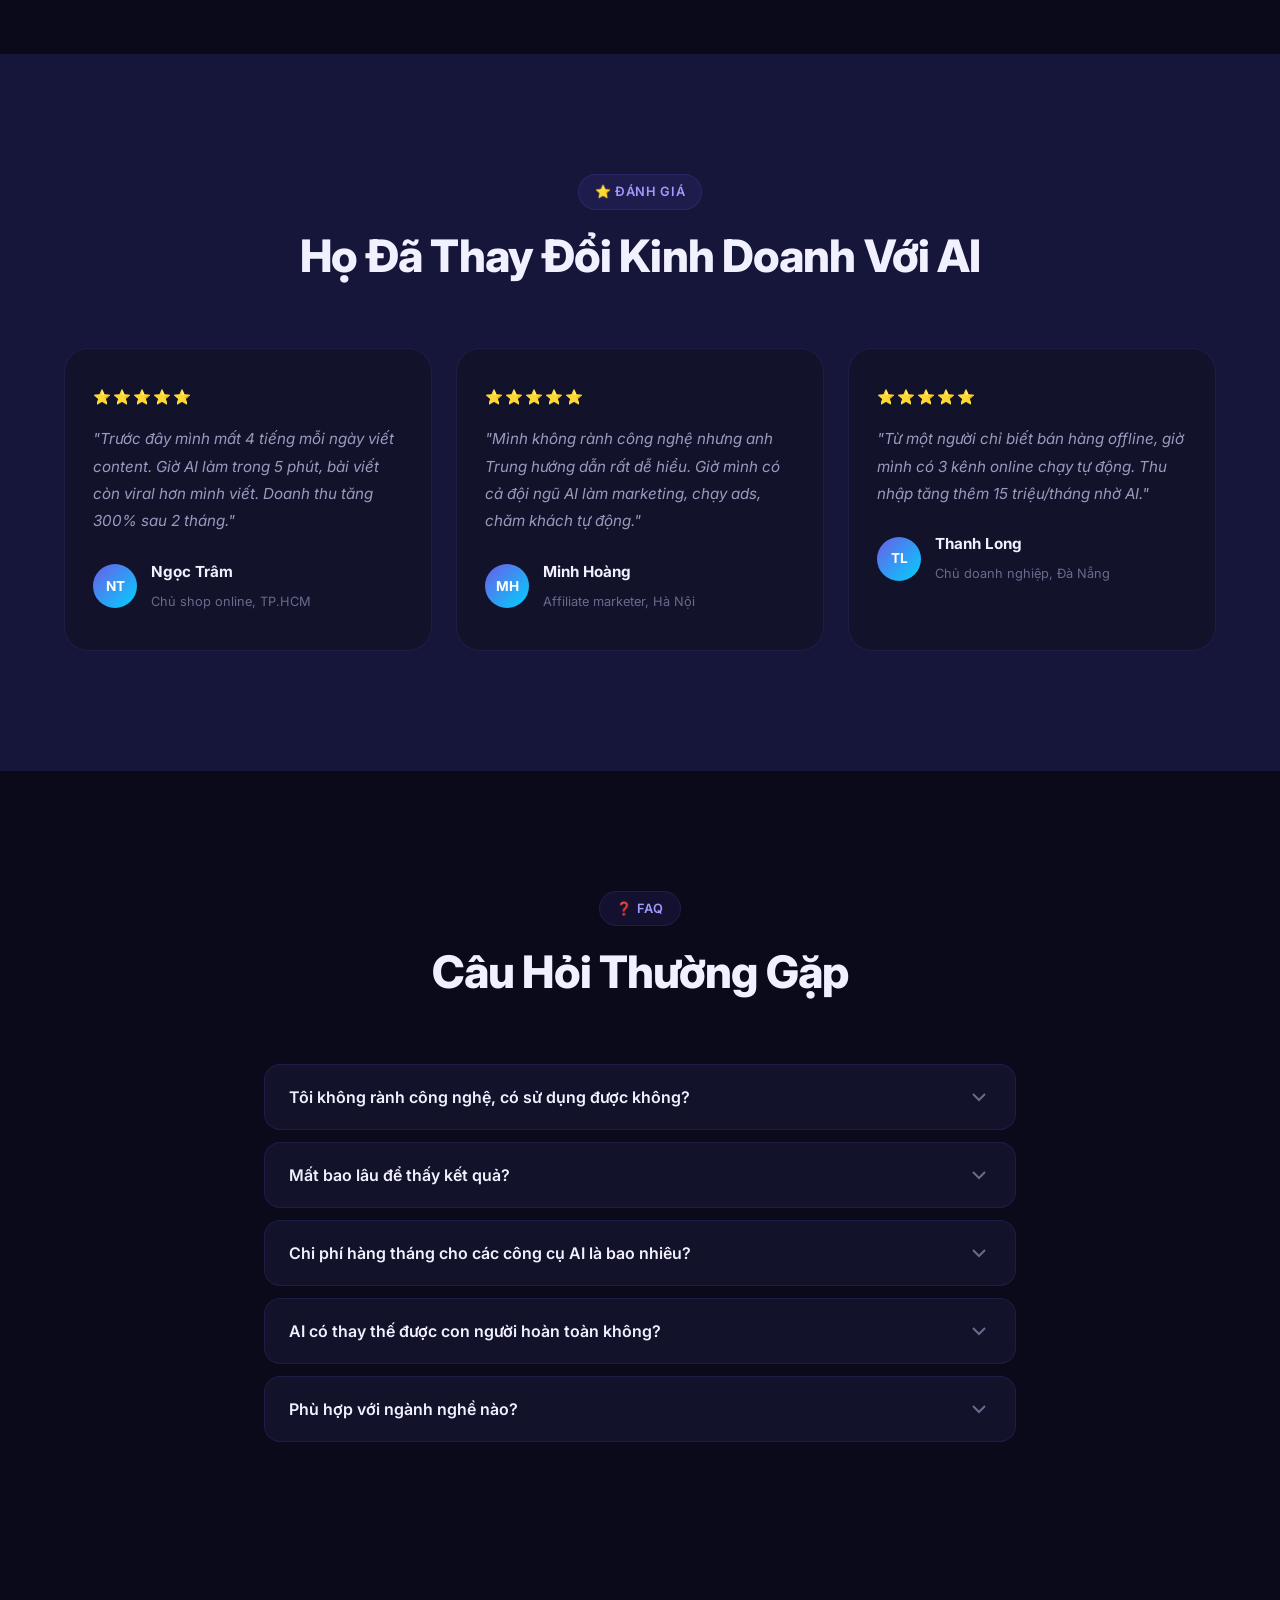
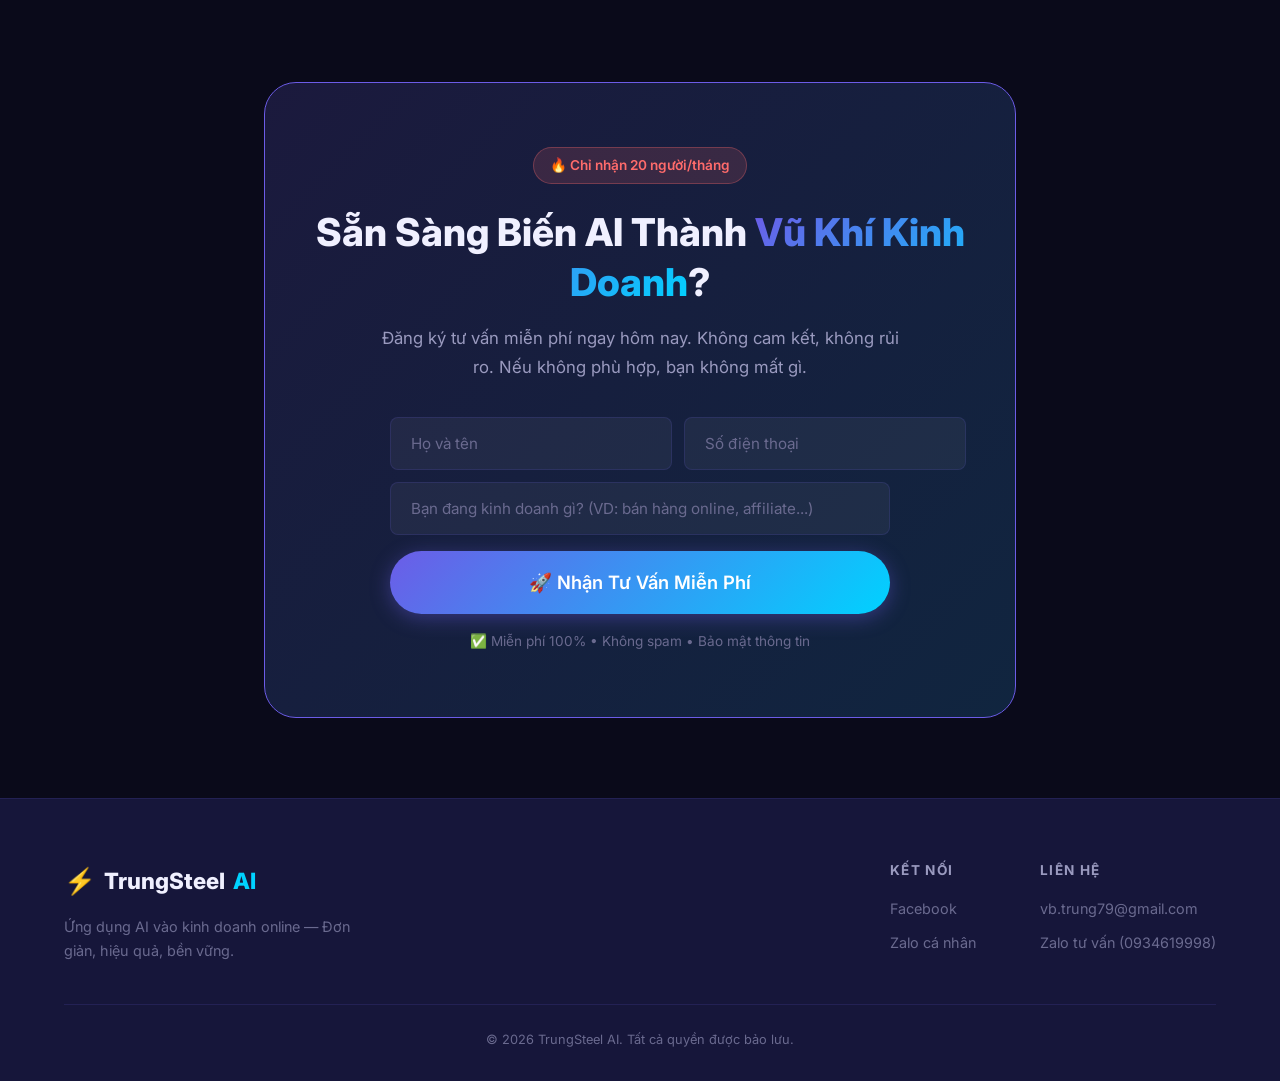
==== commit 08f7a116: "Thay the khuon mat anh vao anh hero phat trien AI" ====
--- a/landing.html
+++ b/landing.html
@@ -78,7 +78,7 @@
             </div>
             <div class="hero-visual" data-animate="fade-left" data-delay="200">
                 <div class="hero-image-wrapper">
-                    <img src="portrait.png" alt="Vũ Bảo Trung - TrungSteel AI" class="hero-image" loading="eager">
+                    <img src="hero-trungsteel-ai.png" alt="Vũ Bảo Trung - TrungSteel AI" class="hero-image" loading="eager">
                     <div class="floating-card card-1">
                         <span class="card-icon">📈</span>
                         <span class="card-text">Doanh thu +340%</span>
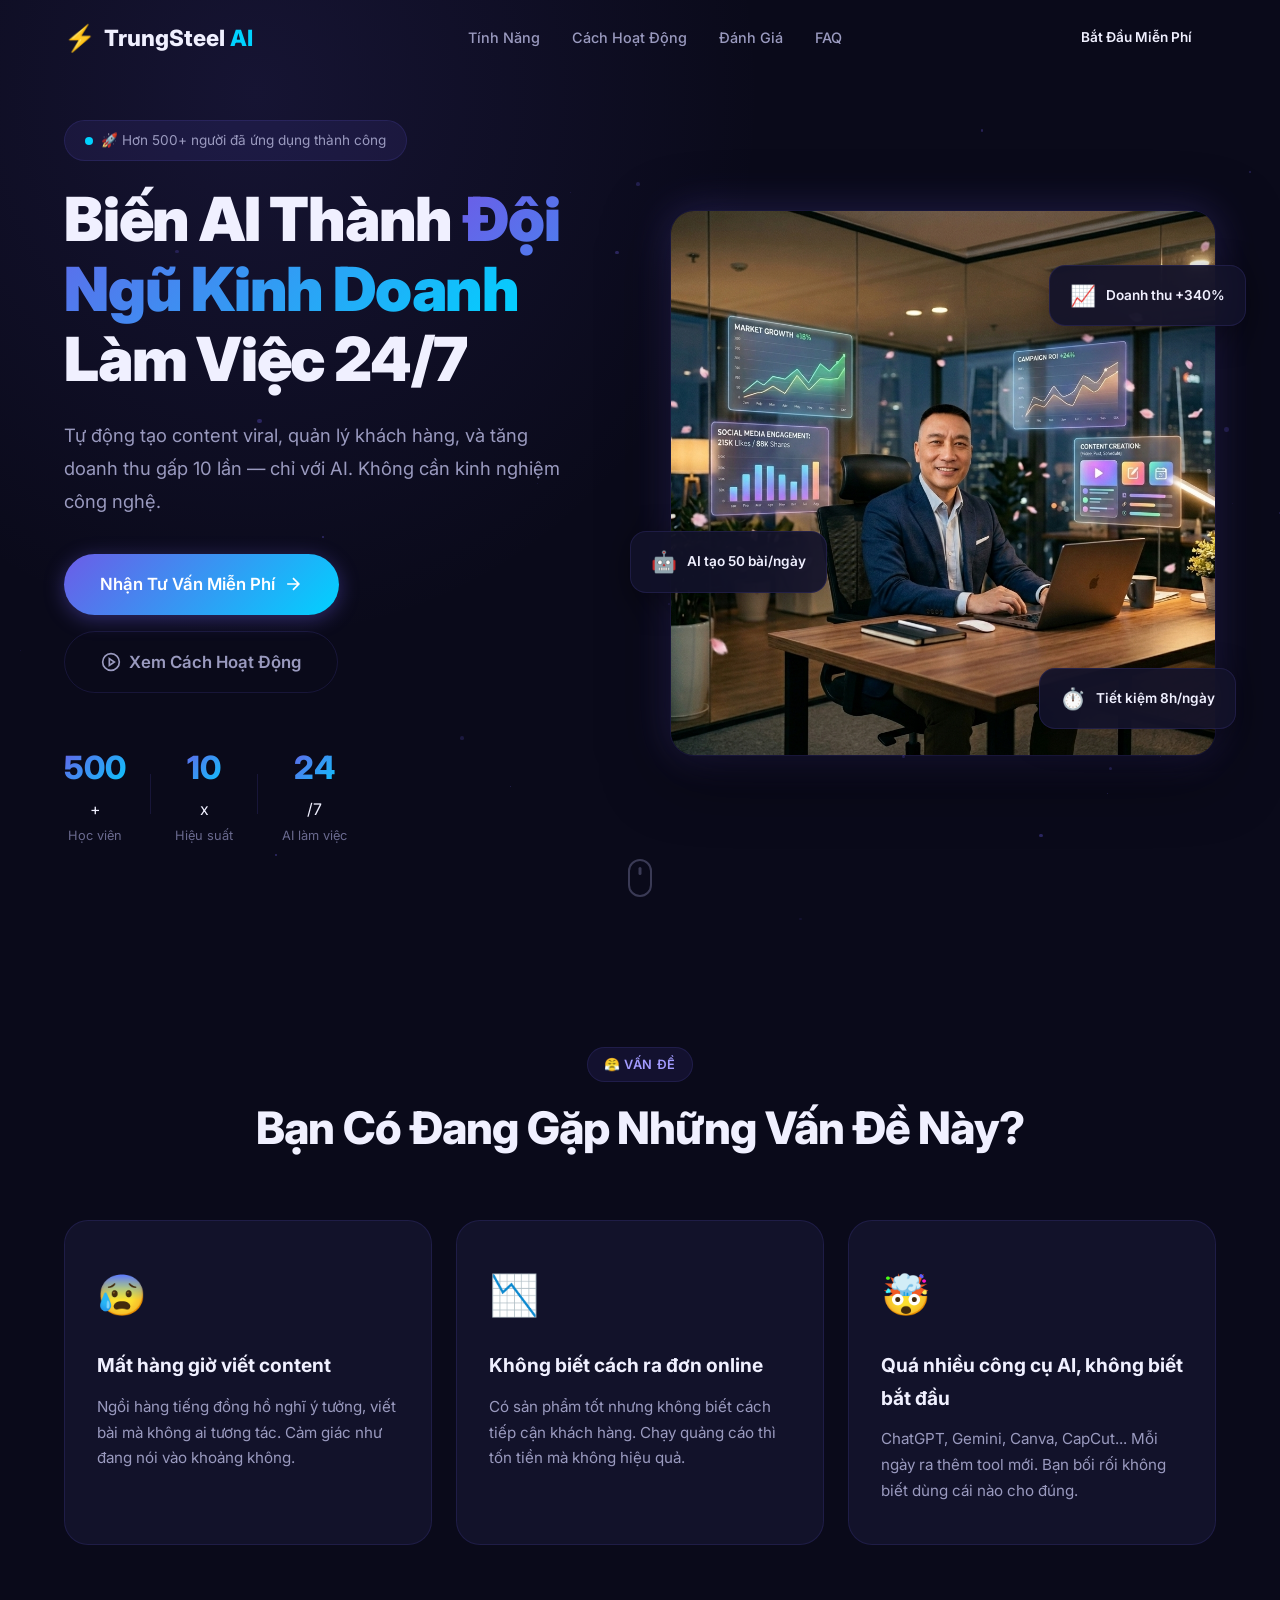
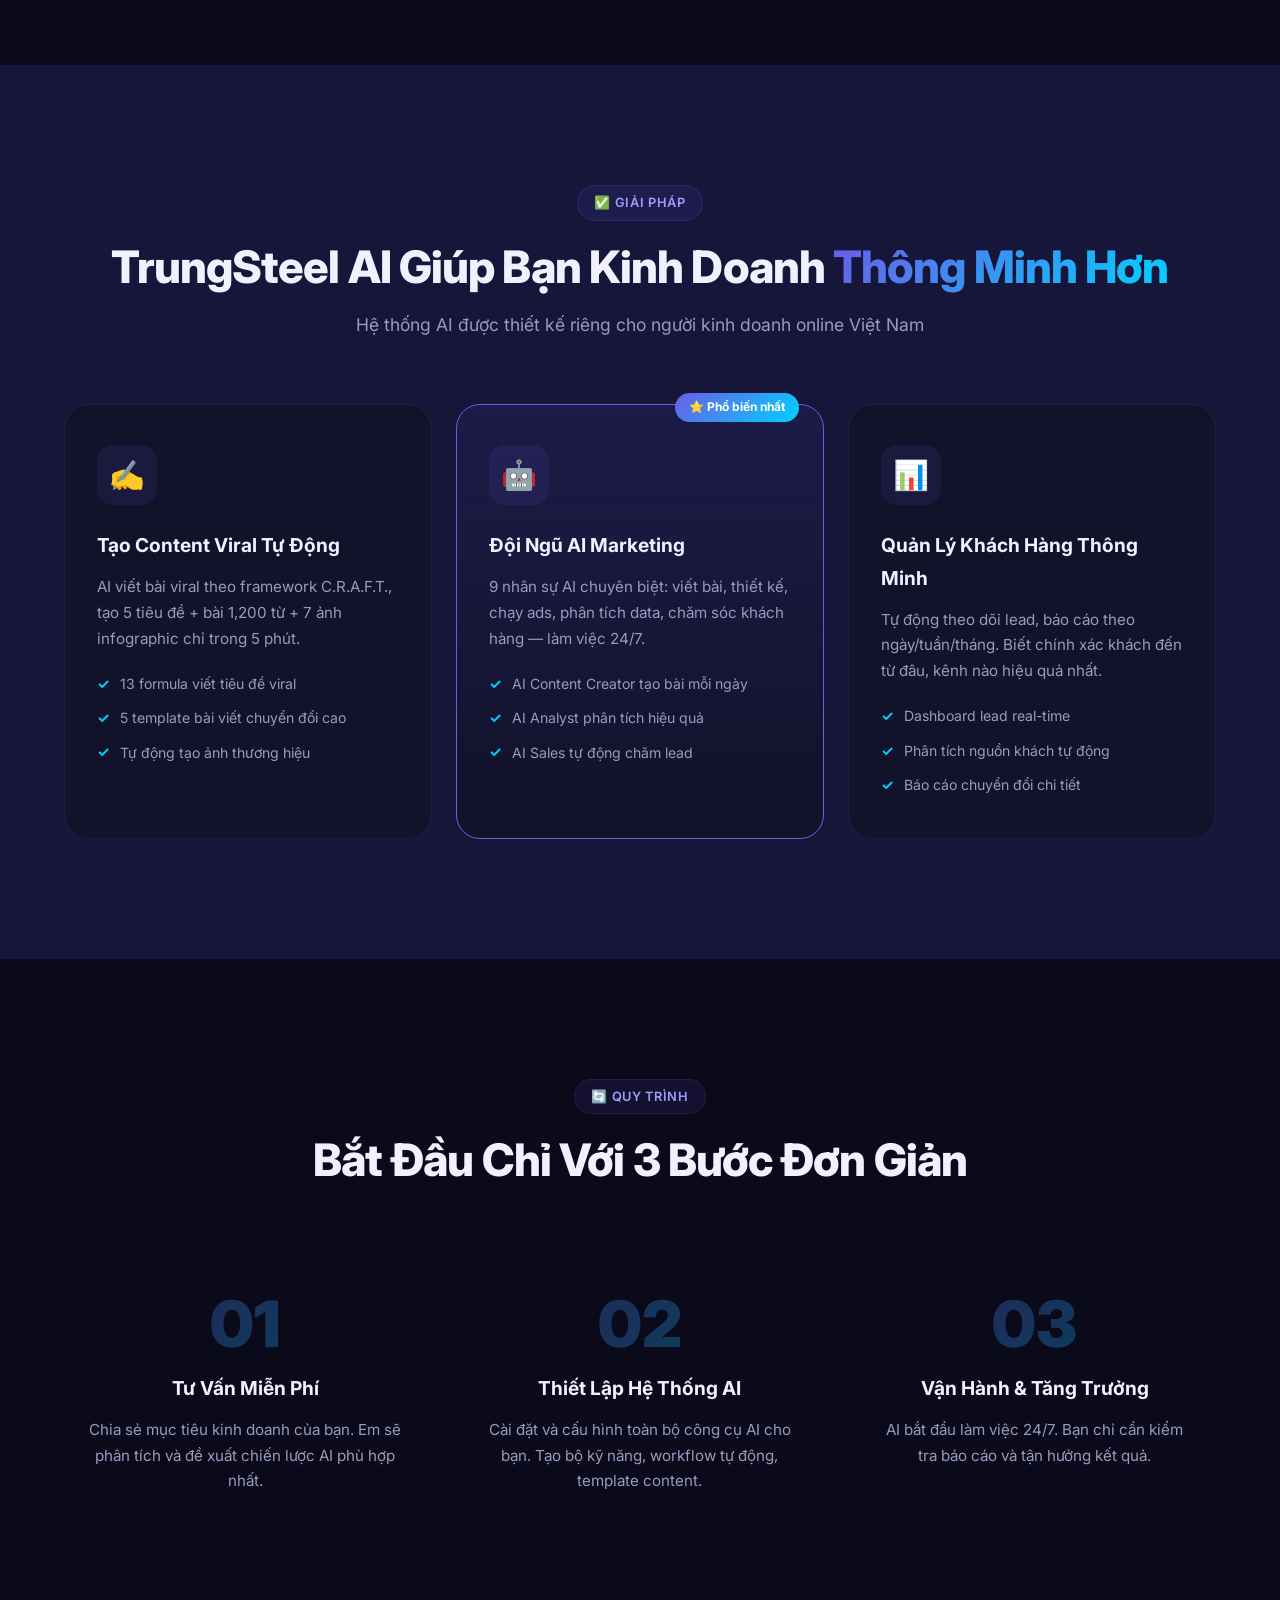
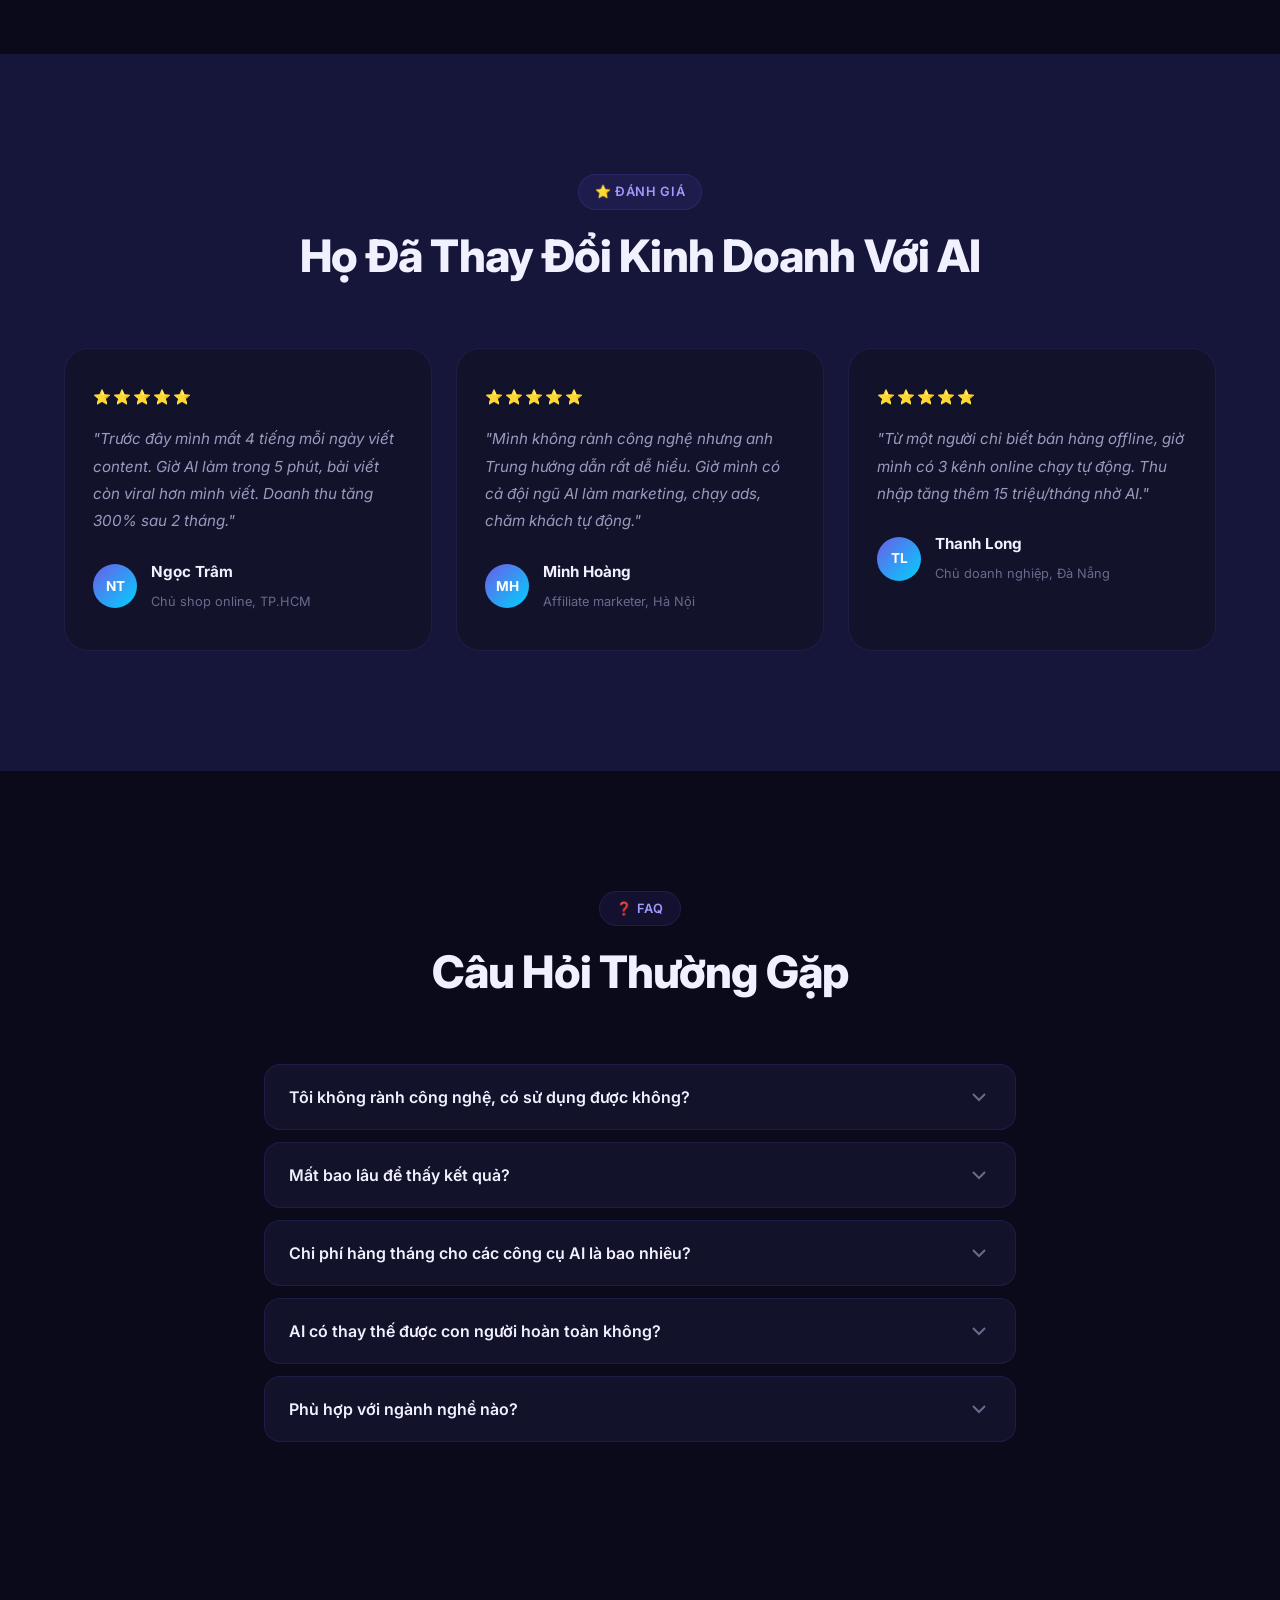
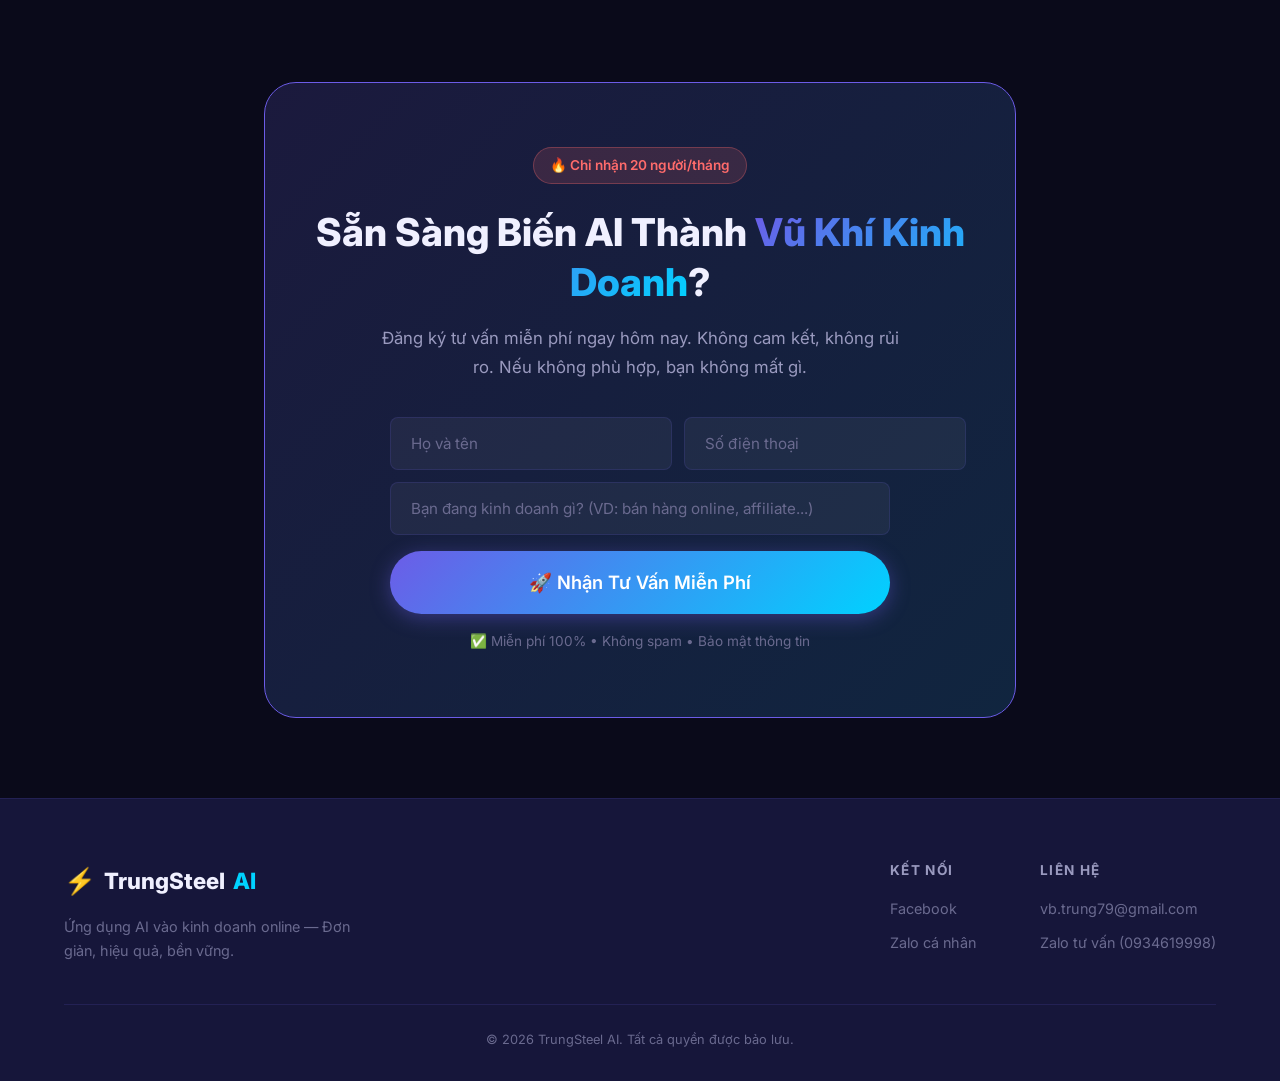
==== commit f85e1fdc: "Doi ten file anh hero de tranh cache trinh duyet" ====
--- a/landing.html
+++ b/landing.html
@@ -78,7 +78,7 @@
             </div>
             <div class="hero-visual" data-animate="fade-left" data-delay="200">
                 <div class="hero-image-wrapper">
-                    <img src="hero-trungsteel-ai.png" alt="Vũ Bảo Trung - TrungSteel AI" class="hero-image" loading="eager">
+                    <img src="hero-trungsteel-ai-trung.png" alt="Vũ Bảo Trung - TrungSteel AI" class="hero-image" loading="eager">
                     <div class="floating-card card-1">
                         <span class="card-icon">📈</span>
                         <span class="card-text">Doanh thu +340%</span>
